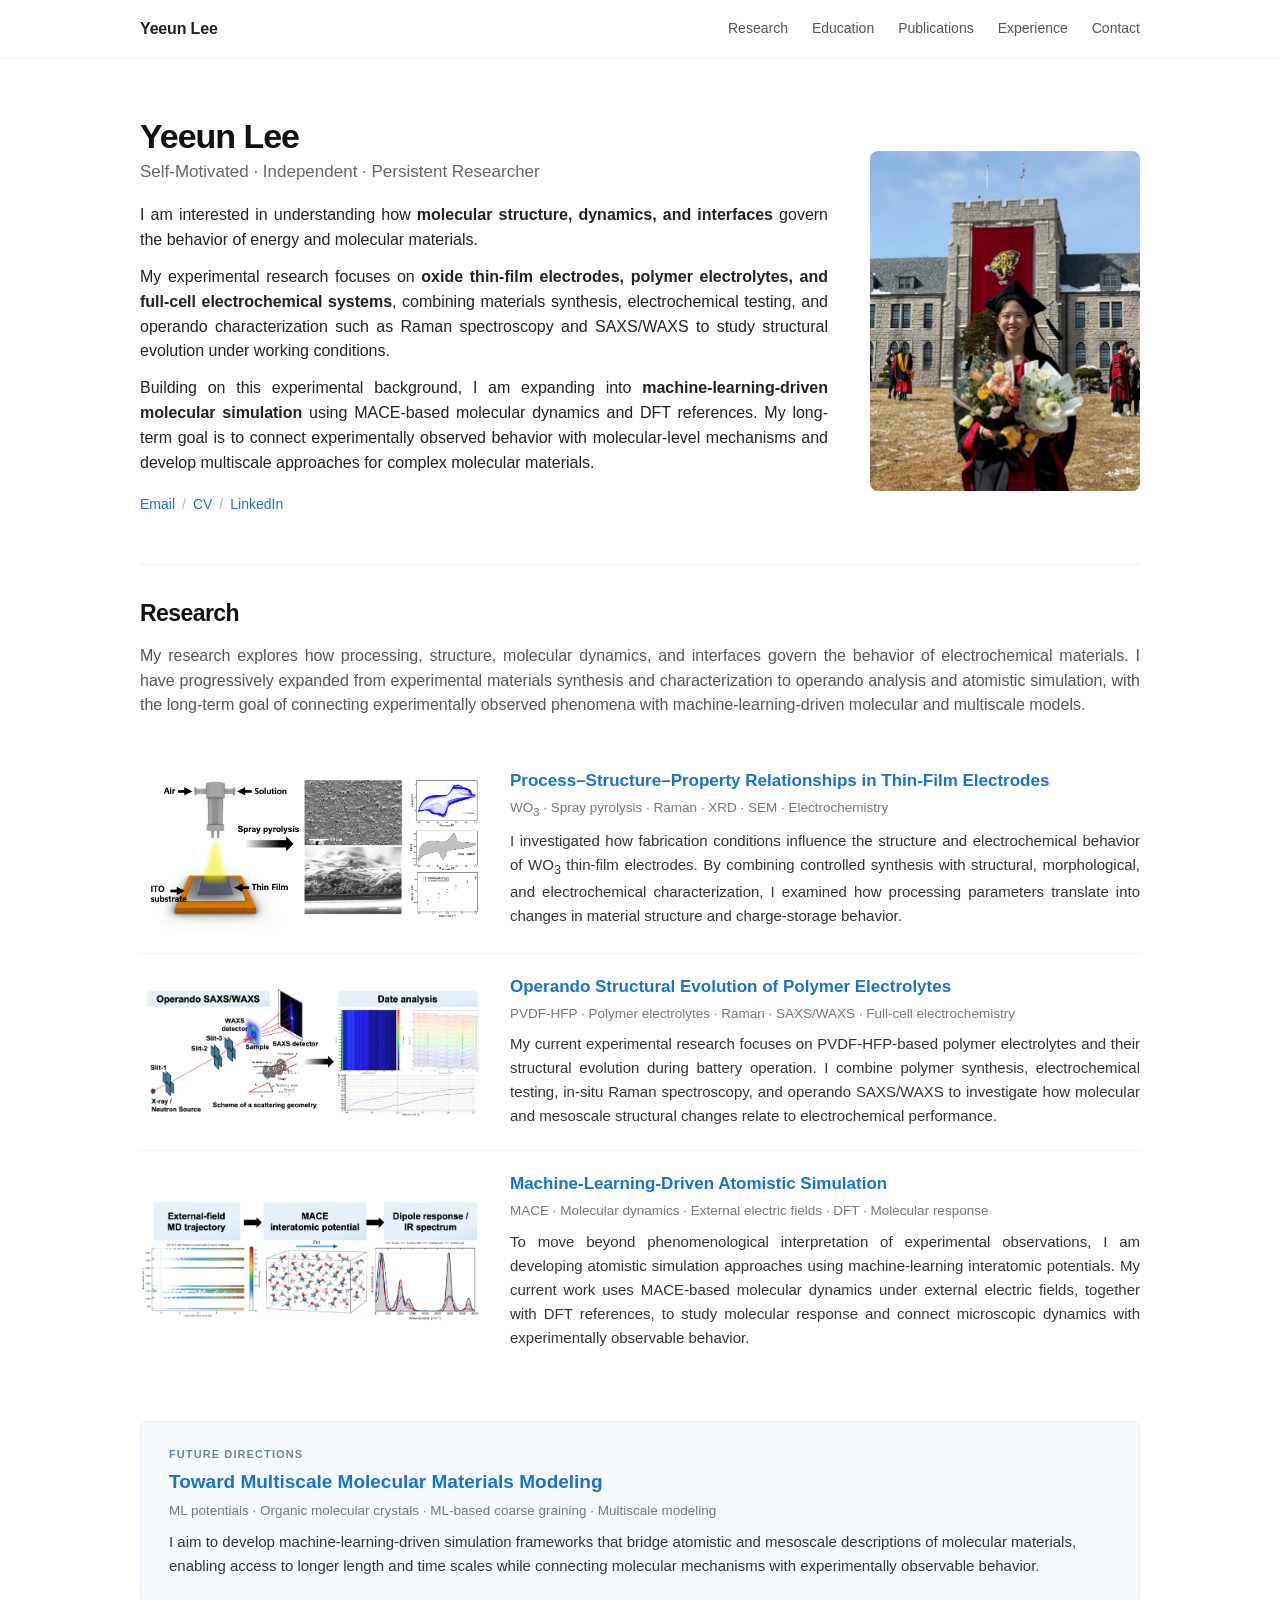
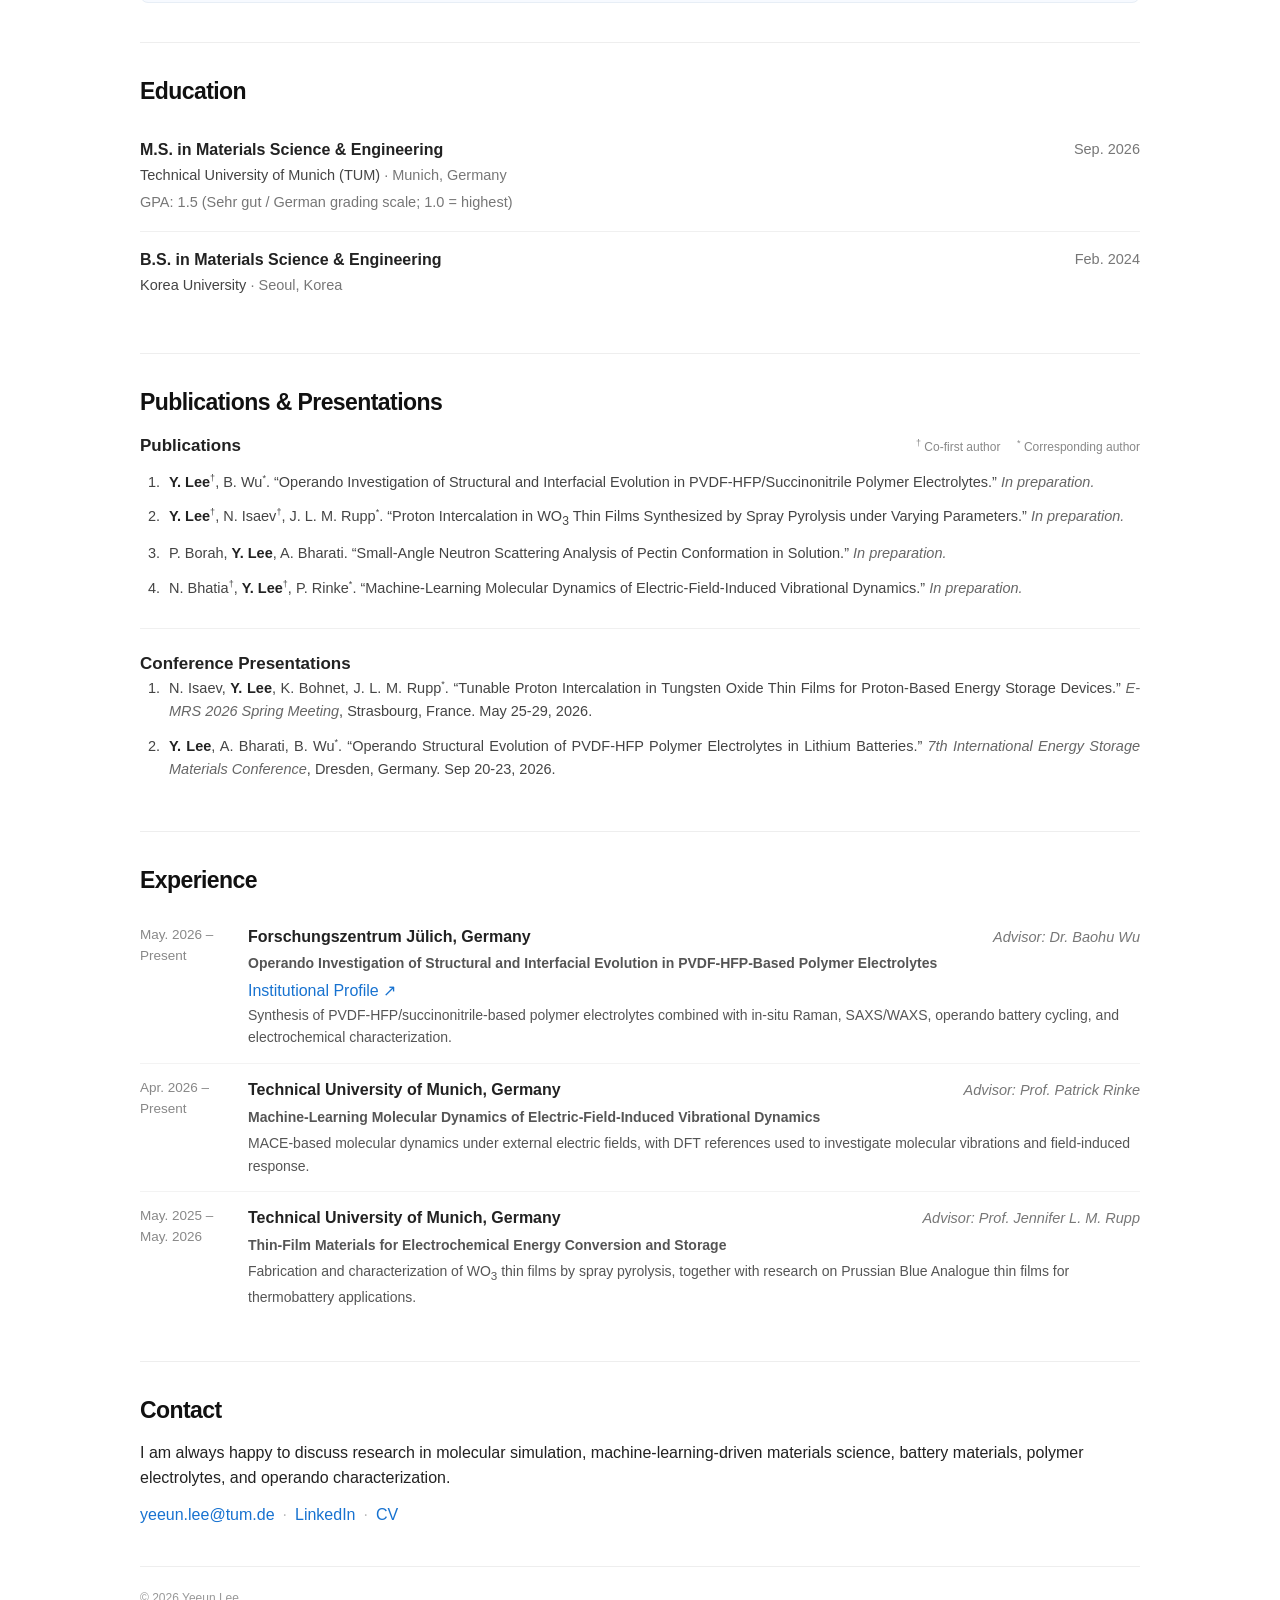
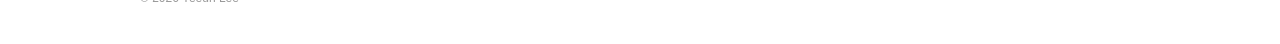
==== index.html @ ca87d659 "Add institutional profile link for Lee Ye Added a link to the institutional profile for Lee Ye." ====
<!DOCTYPE html>
<html lang="en">
<head>
  <meta charset="UTF-8">
  <meta name="viewport" content="width=device-width, initial-scale=1.0">
  <link rel="icon" type="image/png" href="favicon.png">
  <title>Yeeun Lee | Materials Science & Engineering</title>
  <meta
    name="description"
    content="Yeeun Lee — materials science, battery electrolytes, operando characterization, and molecular simulation."
  >

  <link rel="stylesheet" href="style.css">
  
</head>

<body>

  <!-- =========================
       Navigation
  ========================== -->
  <header class="site-header">
    <div class="nav-wrap">
      <a class="site-name" href="#home">Yeeun Lee</a>

      <nav class="nav-links" aria-label="Primary navigation">
      
        <a href="#research">Research</a>
        <a href="#education">Education</a>
        <a href="#publications">Publications</a>
        <a href="#experience">Experience</a>
        <a href="#contact">Contact</a>
      
      </nav>
    </div>
  </header>


  <main class="page-shell">

    <!-- =========================
         Intro
    ========================== -->
    <section class="intro" id="home">

      <div class="intro-text">

      <h1>Yeeun Lee</h1>
        
      <p class="intro-role">
        Self-Motivated · Independent · Persistent Researcher
      </p>
      <p>
        I am interested in understanding how <strong>molecular structure,
        dynamics, and interfaces</strong> govern the behavior of energy and
        molecular materials.
      </p>
      
      <p>
        My experimental research focuses on <strong>oxide thin-film electrodes,
        polymer electrolytes, and full-cell electrochemical systems</strong>,
        combining materials synthesis, electrochemical testing, and operando
        characterization such as Raman spectroscopy and SAXS/WAXS to study
        structural evolution under working conditions.
      </p>
      
      <p>
        Building on this experimental background, I am expanding into
        <strong>machine-learning-driven molecular simulation</strong> using
        MACE-based molecular dynamics and DFT references. My long-term goal is to
        connect experimentally observed behavior with molecular-level mechanisms
        and develop multiscale approaches for complex molecular materials.
      </p>

        <div class="profile-links">
          <a href="mailto:yeeun.lee@tum.de">Email</a>
          <span>/</span>
          <a href="Yeeun_Lee_CV.pdf" target="_blank">CV</a>
          <span>/</span>
          <a
            href="https://www.linkedin.com/in/yeeun-lee-6222b6360"
            target="_blank"
            rel="noopener"
          >LinkedIn</a>
        </div>

      </div>

      <div class="intro-photo">
        <img src="yeeun.jpg?v=18" alt="Yeeun Lee">
      </div>

    </section>


    <!-- =========================
         Research
    ========================== -->
<section class="section" id="research">
  <h2>Research</h2>

  <p class="section-intro">
    My research explores how processing, structure, molecular dynamics,
    and interfaces govern the behavior of electrochemical materials.
    I have progressively expanded from experimental materials synthesis
    and characterization to operando analysis and atomistic simulation,
    with the long-term goal of connecting experimentally observed
    phenomena with machine-learning-driven molecular and multiscale models.
  </p>

  <!-- 1 -->
<article class="research-entry">

  <div class="research-figure">
    <a href="research-thinfilm.html">
      <img
        src="images/research-thinfilm.png"
        alt="Thin-film electrode research overview"
      >
    </a>
  </div>

  <div class="research-copy">

    <h3>
      <a href="research-thinfilm.html">
        Process–Structure–Property Relationships in Thin-Film Electrodes
      </a>
    </h3>

    <p class="research-meta">
      WO<sub>3</sub> · Spray pyrolysis · Raman · XRD · SEM · Electrochemistry
    </p>

    <p>
      I investigated how fabrication conditions influence the structure
      and electrochemical behavior of WO<sub>3</sub> thin-film electrodes.
      By combining controlled synthesis with structural, morphological,
      and electrochemical characterization, I examined how processing
      parameters translate into changes in material structure and
      charge-storage behavior.
    </p>

  </div>

</article>

  <!-- 2 -->
<article class="research-entry">

  <div class="research-figure">
    <a href="research-polymer.html">
      <img
        src="images/research-polymer1.png"
        alt="Polymer electrolyte operando research overview"
      >
    </a>
  </div>

  <div class="research-copy">

    <h3>
      <a href="research-polymer.html">
        Operando Structural Evolution of Polymer Electrolytes
      </a>
    </h3>

    <p class="research-meta">
      PVDF-HFP · Polymer electrolytes · Raman · SAXS/WAXS · Full-cell electrochemistry
    </p>

    <p>
      My current experimental research focuses on PVDF-HFP-based polymer
      electrolytes and their structural evolution during battery operation.
      I combine polymer synthesis, electrochemical testing, in-situ Raman
      spectroscopy, and operando SAXS/WAXS to investigate how molecular
      and mesoscale structural changes relate to electrochemical performance.
    </p>

  </div>

</article>

  <!-- 3 -->
<article class="research-entry">

  <div class="research-figure">
    <a href="research-mlmd.html">
      <img
        src="images/research-mlmd.png"
        alt="Machine-learning-driven atomistic simulation research overview"
      >
    </a>
  </div>

  <div class="research-copy">

    <h3>
      <a href="research-mlmd.html">
        Machine-Learning-Driven Atomistic Simulation
      </a>
    </h3>

    <p class="research-meta">
      MACE · Molecular dynamics · External electric fields · DFT · Molecular response
    </p>

    <p>
      To move beyond phenomenological interpretation of experimental
      observations, I am developing atomistic simulation approaches using
      machine-learning interatomic potentials. My current work uses MACE-based
      molecular dynamics under external electric fields, together with DFT
      references, to study molecular response and connect microscopic dynamics
      with experimentally observable behavior.
    </p>

  </div>

</article>
</section>


    <!-- =========================
         Future Directions
    ========================== -->
    <section class="future-section" id="future">

      <div class="future-card">

        <p class="future-label">
          FUTURE DIRECTIONS
        </p>

        <h2>
          Toward Multiscale Molecular Materials Modeling
        </h2>

        <p class="future-meta">
          ML potentials · Organic molecular crystals · ML-based coarse graining · Multiscale modeling
        </p>

        <p class="future-text">
          I aim to develop machine-learning-driven simulation frameworks that
          bridge atomistic and mesoscale descriptions of molecular materials,
          enabling access to longer length and time scales while connecting
          molecular mechanisms with experimentally observable behavior.
        </p>

      </div>

    </section>

<!-- =========================
     Education
========================== -->

<section class="section" id="education">

  <h2>Education</h2>

  <div class="education-list">


    <!-- TUM -->
    <div class="education-entry">

      <div class="education-main">

        <h3>
          M.S. in Materials Science &amp; Engineering
        </h3>

        <p class="education-school">
          Technical University of Munich (TUM)
          <span>· Munich, Germany</span>
        </p>

        <p class="education-detail">
          GPA: 1.5 (Sehr gut / German grading scale; 1.0 = highest)
        </p>

      </div>

      <div class="education-date">
        Sep. 2026
      </div>

    </div>


    <!-- Korea University -->
    <div class="education-entry">

      <div class="education-main">

        <h3>
          B.S. in Materials Science &amp; Engineering
        </h3>

        <p class="education-school">
          Korea University
          <span>· Seoul, Korea</span>
        </p>

      </div>

      <div class="education-date">
        Feb. 2024
      </div>

    </div>


  </div>

</section>
    
<!-- =========================
     Publications & Presentations
========================== -->
<section class="section" id="publications">

  <h2>Publications &amp; Presentations</h2>


  <!-- Publications -->
  <div class="publication-group">

<div class="publication-heading-row">

  <h3 class="publication-subtitle">
    Publications
  </h3>

  <p class="author-note">
    <sup>†</sup> Co-first author
    &nbsp;&nbsp;&nbsp;
    <sup>*</sup> Corresponding author
  </p>

</div>

    <ol class="publication-list">

      <li>
        <strong>Y. Lee</strong><sup>†</sup>, B. Wu<sup>*</sup>.
        “Operando Investigation of Structural and Interfacial Evolution
        in PVDF-HFP/Succinonitrile Polymer Electrolytes.”
        <em>In preparation.</em>
      </li>

      <li>
        <strong>Y. Lee</strong><sup>†</sup>, N. Isaev<sup>†</sup>,
        J. L. M. Rupp<sup>*</sup>.
        “Proton Intercalation in WO<sub>3</sub> Thin Films Synthesized
        by Spray Pyrolysis under Varying Parameters.”
        <em>In preparation.</em>
      </li>

      <li>
        P. Borah, <strong>Y. Lee</strong>, A. Bharati.
        “Small-Angle Neutron Scattering Analysis of Pectin Conformation
        in Solution.”
        <em>In preparation.</em>
      </li>

      <li>
        N. Bhatia<sup>†</sup>, <strong>Y. Lee</strong><sup>†</sup>,
        P. Rinke<sup>*</sup>.
        “Machine-Learning Molecular Dynamics of Electric-Field-Induced
        Vibrational Dynamics.”
        <em>In preparation.</em>
      </li>

    </ol>


  </div>


  <!-- Conference Presentations -->
  <div class="publication-group presentation-group">

    <h3 class="publication-subtitle">
      Conference Presentations
    </h3>

    <ol class="publication-list">

      <li>
        N. Isaev, <strong>Y. Lee</strong>, K. Bohnet, J. L. M. Rupp<sup>*</sup>.
        “Tunable Proton Intercalation in Tungsten Oxide Thin Films
        for Proton-Based Energy Storage Devices.”
        <em>E-MRS 2026 Spring Meeting</em>,
        Strasbourg, France. May 25-29, 2026.
      </li>
      
      <li>
        <strong>Y. Lee</strong>, A. Bharati, B. Wu<sup>*</sup>.
        “Operando Structural Evolution of PVDF-HFP Polymer Electrolytes in Lithium Batteries.”
        <em>7th International Energy Storage Materials Conference</em>,
        Dresden, Germany. Sep 20-23, 2026. 
      </li>
      
    </ol>

  </div>

</section>


<!-- =========================
     Experience
========================== -->
<section class="section" id="experience">

  <h2>Experience</h2>

  <div class="timeline">


    <!-- Forschungszentrum Jülich -->
    <div class="timeline-row">

      <div class="timeline-year">
        May. 2026 – Present
      </div>

      <div class="experience-content">

        <div class="experience-header">
          <h3>Forschungszentrum Jülich, Germany</h3>

          <span class="experience-advisor">
            Advisor: Dr. Baohu Wu
          </span>
        </div>

        <p class="experience-project">
          Operando Investigation of Structural and Interfacial Evolution
          in PVDF-HFP-Based Polymer Electrolytes
        </p>

        <div class="experience-link">
          <a href="https://www.fz-juelich.de/profile/lee_ye"
             target="_blank"
             rel="noopener noreferrer">
            Institutional Profile ↗
          </a>
        </div>
        
        <p>
          Synthesis of PVDF-HFP/succinonitrile-based polymer electrolytes
          combined with in-situ Raman, SAXS/WAXS, operando battery cycling,
          and electrochemical characterization.
        </p>

      </div>

    </div>


    <!-- TUM / Patrick Rinke -->
    <div class="timeline-row">

      <div class="timeline-year">
         Apr. 2026 – Present
      </div>

      <div class="experience-content">

        <div class="experience-header">
          <h3>Technical University of Munich, Germany</h3>

          <span class="experience-advisor">
            Advisor: Prof. Patrick Rinke
          </span>
        </div>

        <p class="experience-project">
          Machine-Learning Molecular Dynamics of Electric-Field-Induced
          Vibrational Dynamics
        </p>

        <p>
          MACE-based molecular dynamics under external electric fields,
          with DFT references used to investigate molecular vibrations
          and field-induced response.
        </p>

      </div>

    </div>


    <!-- TUM / Jennifer Rupp -->
    <div class="timeline-row">

      <div class="timeline-year">
         May. 2025 – May. 2026
      </div>

      <div class="experience-content">

        <div class="experience-header">
          <h3>Technical University of Munich, Germany</h3>

          <span class="experience-advisor">
            Advisor: Prof. Jennifer L. M. Rupp
          </span>
        </div>

        <p class="experience-project">
          Thin-Film Materials for Electrochemical Energy Conversion and Storage
        </p>

        <p>
          Fabrication and characterization of WO<sub>3</sub> thin films
          by spray pyrolysis, together with research on Prussian Blue
          Analogue thin films for thermobattery applications.
        </p>

      </div>

    </div>


  </div>

</section>

    
    <!-- =========================
         Contact
    ========================== -->
    <section class="section contact-section" id="contact">

      <h2>Contact</h2>

      <p>
        I am always happy to discuss research in molecular simulation,
        machine-learning-driven materials science, battery materials,
        polymer electrolytes, and operando characterization.
      </p>

      <p class="contact-links">
        <a href="mailto:yeeun.lee@tum.de">yeeun.lee@tum.de</a>
        <span>·</span>
        <a
          href="https://www.linkedin.com/in/yeeun-lee-6222b6360"
          target="_blank"
          rel="noopener"
        >LinkedIn</a>
        <span>·</span>
        <a href="Yeeun_Lee_CV.pdf" target="_blank" rel="noopener">CV</a>
      </p>

    </section>

  </main>


  <footer class="footer">
    <p>© 2026 Yeeun Lee</p>
  </footer>

</body>
</html>
---- style.css ----
/* =========================================================
   Yeeun Lee — Academic Homepage
   Minimal academic layout inspired by research-focused sites
   ========================================================= */


/* ===============================
   BASIC SETTINGS
================================ */

* {
  margin: 0;
  padding: 0;
  box-sizing: border-box;
}

html {
  scroll-behavior: smooth;
}

body {
  background: #ffffff;
  color: #222222;

  font-family:
    Arial,
    Helvetica,
    sans-serif;

  font-size: 16px;
  line-height: 1.55;
}

a {
  color: #1772d0;
  text-decoration: none;
}

a:hover {
  text-decoration: underline;
}

strong {
  font-weight: 600;
}


/* ===============================
   HEADER / NAVIGATION
================================ */

.site-header {
  width: 100%;
  background: rgba(255, 255, 255, 0.96);
  border-bottom: 1px solid #eeeeee;

  position: sticky;
  top: 0;
  z-index: 100;

  backdrop-filter: blur(8px);
}

.nav-wrap {
  width: calc(100% - 40px);
  max-width: 1000px;
  min-height: 58px;

  margin: 0 auto;

  display: flex;
  align-items: center;
  justify-content: space-between;

  gap: 24px;
}

.site-name {
  color: #222222;

  font-size: 16px;
  font-weight: 700;
  letter-spacing: -0.01em;
}

.site-name:hover {
  text-decoration: none;
}

.nav-links {
  display: flex;
  align-items: center;
  gap: 24px;

  font-size: 14px;
}

.nav-links a {
  color: #555555;
}

.nav-links a:hover {
  color: #1772d0;
  text-decoration: none;
}


/* ===============================
   PAGE WIDTH
================================ */

.page-shell {
  width: calc(100% - 40px);
  max-width: 1000px;

  margin: 0 auto;
}


/* ===============================
   INTRO
================================ */

.intro {
  display: grid;
  grid-template-columns: minmax(0, 1fr) 270px;
  gap: 42px;

  align-items: start;

  padding: 58px 0 48px;
}

.intro h1 {
  margin-bottom: 3px;

  color: #111111;

  font-size: 34px;
  line-height: 1.15;
  letter-spacing: -0.03em;
}

.intro-role {
  margin-bottom: 18px;

  color: #666666;

  font-size: 17px;
}

.intro-text > p:not(.intro-role) {
  margin-bottom: 12px;

  text-align: justify;
  text-justify: inter-word;
  hyphens: auto;
}

.profile-links {
  display: flex;
  flex-wrap: wrap;
  align-items: center;
  gap: 7px;

  margin-top: 19px;

  font-size: 14px;
}

.profile-links span {
  color: #b2b2b2;
}

.intro-photo {
  width: 270px;
  height: 340px;

  margin-top: 34px;

  overflow: hidden;

  border-radius: 8px;
  background: #f2f2f2;
}

.intro-photo img {
  display: block;

  width: 100%;
  height: 100%;

  object-fit: cover;
  object-position: center;
}


/* ===============================
   GENERAL SECTION
================================ */

.section {
  padding: 34px 0 39px;
  border-top: 1px solid #eeeeee;
}

.section h2 {
  margin-bottom: 16px;

  color: #111111;

  font-size: 23px;
  line-height: 1.25;
  letter-spacing: -0.025em;
}

.section-intro {
  max-width: 100%;

  margin-bottom: 27px;

  color: #555555;

  text-align: justify;
  text-justify: inter-word;
  hyphens: auto;
}


/* ===============================
   RESEARCH ENTRIES
================================ */

.research-entry {
  display: grid;

  grid-template-columns:
    260px
    minmax(0, 1fr);

  gap: 26px;

  align-items: center;

  padding: 20px 0;
}

.research-entry + .research-entry {
  border-top: 1px solid #f3f3f3;
}

/* Research links */

.research-copy h3 a {
  color: #1772d0;
  text-decoration: none;
}

.research-copy h3 a:hover {
  text-decoration: underline;
}

.research-figure a {
  display: block;
}

.research-figure img {
  transition: opacity 0.18s ease;
}

.research-figure a:hover img {
  opacity: 0.88;
  cursor: pointer;
}

/* ===============================
   RESEARCH FIGURES
================================ */

.research-entry {
  display: grid;

  grid-template-columns:
    340px
    minmax(0, 1fr);

  gap: 30px;

  align-items: center;

  padding: 22px 0;
}

.research-figure {
  width: 340px;

  overflow: hidden;

  border: none;
  border-radius: 0;

  background: #ffffff;
}

.research-figure img {
  display: block;

  width: 100%;
  height: auto;

  object-fit: contain;
}


/* ===============================
   RESEARCH TEXT
================================ */

.research-copy h3 {
  margin-bottom: 5px;

  color: #1772d0;

  font-size: 17px;
  line-height: 1.35;
  font-weight: 600;
}

.research-meta {
  margin-bottom: 9px;

  color: #777777;

  font-size: 13.5px;
  line-height: 1.45;
}

.research-copy > p:not(.research-meta):not(.entry-links) {
  color: #333333;

  font-size: 15px;
  line-height: 1.6;

  text-align: justify;
  text-justify: inter-word;
  hyphens: auto;
}

/* ===============================
   FUTURE DIRECTIONS
================================ */

.future-section {
  width: 100%;
  padding: 10px 0 39px;
}

.future-card {
  width: 100%;

  padding: 24px 28px;

  border: 1px solid #e7eef6;
  border-radius: 8px;

  background: #f7faff;
}

.future-label {
  margin-bottom: 6px;

  color: #6d85a0;

  font-size: 11px;
  font-weight: 700;
  letter-spacing: 0.10em;
}

.future-card h2 {
  margin-bottom: 6px;

  color: #1772d0;

  font-size: 19px;
  line-height: 1.35;
  font-weight: 600;
  letter-spacing: 0;
}

.future-meta {
  margin-bottom: 10px;

  color: #777777;

  font-size: 13.5px;
  line-height: 1.45;
}

.future-text {
  width: 100%;
  max-width: none;

  color: #333333;

  font-size: 15px;
  line-height: 1.6;
}

/* =========================================
   EDUCATION
========================================= */

.education-list {
  width: 100%;
}

.education-entry {
  display: flex;
  justify-content: space-between;
  align-items: flex-start;

  gap: 30px;

  padding: 17px 0;
}

.education-entry + .education-entry {
  border-top: 1px solid #f0f0f0;
}

.education-main {
  min-width: 0;
}

.education-main h3 {
  margin: 0 0 4px;

  color: #222222;

  font-size: 16px;
  font-weight: 600;
  line-height: 1.4;
}

.education-school {
  margin: 0;

  color: #444444;

  font-size: 14.5px;
  line-height: 1.5;
}

.education-school span {
  color: #777777;
}

.education-detail {
  margin: 5px 0 0;

  color: #777777;

  font-size: 14.5px;
  line-height: 1.5;
}

.education-date {
  flex-shrink: 0;

  color: #777777;

  font-size: 14.5px;
  line-height: 1.5;

  text-align: right;
  white-space: nowrap;
}


/* Mobile */

@media (max-width: 600px) {

  .education-entry {
    flex-direction: column;
    gap: 5px;
  }

  .education-date {
    text-align: left;
  }

}

/* ===============================
   PUBLICATIONS & PRESENTATIONS
================================ */

.publication-group {
  width: 100%;
  max-width: none;
}

.publication-group + .publication-group {
  margin-top: 28px;
}

.publication-subtitle {
  margin-bottom: 12px;

  color: #222222;

  font-size: 17px;
  font-weight: 600;
}

.publication-list {
  margin: 0;
  padding-left: 24px;
}

.publication-list li {
  margin-bottom: 11px;
  padding-left: 5px;

  color: #444444;

  font-size: 14.5px;
  line-height: 1.6;

  text-align: justify;
  text-justify: inter-word;
  hyphens: auto;
}

.publication-list strong {
  color: #222222;
  font-weight: 600;
}

.publication-list em {
  color: #666666;
}

.publication-list sup {
  font-size: 9px;
}

.publication-heading-row {
  width: 100%;

  display: flex;
  justify-content: space-between;
  align-items: baseline;

  gap: 20px;

  margin-bottom: 12px;
}

.publication-subtitle {
  margin: 0;

  color: #222222;

  font-size: 17px;
  font-weight: 600;
}

.author-note {
  margin: 0;

  color: #888888;

  font-size: 12px;
  line-height: 1.4;

  text-align: right;
  white-space: nowrap;
}

.author-note sup {
  font-size: 9px;
}

.presentation-group {
  width: 100%;
  max-width: none;

  padding-top: 22px;

  border-top: 1px solid #f0f0f0;
}


/* Mobile */

@media (max-width: 600px) {

  .publication-heading-row {
    flex-direction: column;
    align-items: flex-start;
    gap: 4px;
  }

  .author-note {
    text-align: left;
    white-space: normal;
  }

}


/* ===============================
   EXPERIENCE
================================ */

.timeline {
  width: 100%;
  max-width: none;
}

.timeline-row {
  display: grid;

  grid-template-columns:
    90px
    minmax(0, 1fr);

  gap: 18px;

  width: 100%;

  padding: 14px 0;
}

.timeline-row + .timeline-row {
  border-top: 1px solid #f3f3f3;
}

.timeline-year {
  color: #888888;

  font-size: 13.5px;
}

.timeline-row h3 {
  margin-bottom: 3px;

  color: #222222;

  font-size: 16px;
  font-weight: 600;
}

.timeline-row p {
  color: #555555;
}


/* ===============================
   EXPERIENCE DETAILS
================================ */

.experience-content {
  width: 100%;
  min-width: 0;
}

.experience-header {
  display: flex;
  justify-content: space-between;
  align-items: baseline;

  width: 100%;

  gap: 20px;

  margin-bottom: 4px;
}

.experience-header h3 {
  margin: 0;

  color: #222222;

  font-size: 16px;
  font-weight: 600;
}

.experience-advisor {
  flex-shrink: 0;

  color: #777777;

  font-size: 14.5px;
  font-style: italic;

  text-align: right;
}

.experience-project {
  margin-bottom: 4px;

  color: #333333;

  font-size: 14px;
  font-weight: 600;
}

.experience-content > p:not(.experience-project) {
  color: #555555;

  font-size: 14px;
  line-height: 1.6;
}


/* ===============================
   CONTACT
================================ */

.contact-section p {
  width: 100%;
  max-width: none;
}

.contact-links {
  display: flex;
  flex-wrap: wrap;

  gap: 8px;

  margin-top: 12px;
}

.contact-links span {
  color: #bbbbbb;
}



/* ===============================
   FOOTER
================================ */

.footer {
  width: calc(100% - 40px);
  max-width: 1000px;

  margin: 0 auto;

  padding: 22px 0 36px;

  border-top: 1px solid #eeeeee;

  color: #999999;

  font-size: 12px;
}


/* ===============================
   TABLET
================================ */

@media (max-width: 760px) {

  .site-header {
    position: static;
  }

  .nav-wrap {
    min-height: 54px;
  }

  .nav-links {
    gap: 15px;

    font-size: 13px;
  }

  .intro {
    grid-template-columns: minmax(0, 1fr) 220px;
    gap: 30px;

    padding-top: 42px;
  }

  .intro-photo {
    width: 220px;
    height: 220px;
  }

  .research-entry {
    grid-template-columns:
      220px
      minmax(0, 1fr);

    gap: 20px;
  }

  .research-figure {
    width: 220px;
  }

}


/* ===============================
   MOBILE
================================ */

@media (max-width: 600px) {

  .nav-wrap,
  .page-shell,
  .footer {
    width: calc(100% - 32px);
  }

  .nav-wrap {
    align-items: flex-start;
    flex-direction: column;

    gap: 7px;

    padding: 12px 0;
  }

  .nav-links {
    width: 100%;

    gap: 14px;

    overflow-x: auto;

    padding-bottom: 2px;

    white-space: nowrap;
  }

  .intro {
    grid-template-columns: 1fr;

    gap: 25px;

    padding: 35px 0 38px;
  }

  .intro-text {
    order: 2;
  }

  .intro-photo {
    order: 1;

    width: 180px;
    height: 180px;
  }

  .intro h1 {
    font-size: 31px;
  }

  .research-entry {
    grid-template-columns: 1fr;

    gap: 14px;

    padding: 20px 0;
  }

  .research-figure {
    width: 100%;
    max-width: 360px;
  }



  .future-card {
    padding: 20px;
  }

  .future-card h2 {
    font-size: 18px;
  }

  .timeline-row {
    grid-template-columns: 1fr;

    gap: 3px;
  }

}


/* ===============================
   SMALL MOBILE
================================ */

@media (max-width: 390px) {

  body {
    font-size: 15px;
  }

  .nav-links {
    gap: 12px;

    font-size: 12.5px;
  }

  .intro h1 {
    font-size: 29px;
  }

  .section h2 {
    font-size: 22px;
  }

}


/* =========================================================
   RESEARCH DETAIL PAGE
========================================================= */


/* ===============================
   PAGE
================================ */

.research-detail-page {
  padding-bottom: 30px;
}


/* ===============================
   HEADER
================================ */

.research-detail-header {
  padding: 52px 0 30px;
}

.back-to-research {
  display: inline-block;

  margin-bottom: 20px;

  color: #777777;

  font-size: 13px;
  font-weight: 500;
}

.back-to-research:hover {
  color: #1772d0;

  text-decoration: none;
}

.research-detail-header h1 {
  max-width: 820px;

  margin-bottom: 13px;
  text-align: center;
  color: #111111;

  font-size: 25px;
  line-height: 1.2;
  letter-spacing: -0.035em;
  text-align: center;
}

.research-detail-tags {
  margin-bottom: 22px;

  color: #777777;

  font-size: 14px;
  line-height: 1.5;
}

.research-detail-intro {
  max-width: 900px;

  color: #444444;

  font-size: 17px;
  line-height: 1.7;

  text-align: justify;
  text-justify: inter-word;
}


/* ===============================
   HERO FIGURE
================================ */

.research-detail-figure {
  margin-bottom: 45px;
}

.research-detail-figure img {
  display: block;

  width: 100%;
  max-width: 700px;

  margin: 0 auto;

  object-fit: contain;
}

.figure-caption {
  max-width: 900px;

  margin: 12px auto 0;

  color: #888888;

  font-size: 12.5px;
  line-height: 1.5;
}

/* WO3 overview text */

.research-overview-text {
  width: 100%;
  padding: 20px 0 34px;
  border: none;
}

.research-overview-text p {
  margin: 0 0 14px;

  color: #444444;

  font-size: 15px;
  line-height: 1.7;

  text-align: justify;
  text-justify: inter-word;
  hyphens: auto;
}

.research-overview-text p:last-child {
  margin-bottom: 0;
}

/* ===============================
   CONTENT SECTIONS
================================ */

.research-detail-section {
  padding: 34px 0;

  border-top: 1px solid #eeeeee;
}

.research-detail-section h2 {
  margin-bottom: 16px;

  color: #111111;

  font-size: 22px;
  line-height: 1.3;
  letter-spacing: -0.02em;
}

.research-detail-section > p {
  width: 100%;

  margin-bottom: 13px;

  color: #444444;

  font-size: 15px;
  line-height: 1.7;

  text-align: justify;
  text-justify: inter-word;
  hyphens: auto;
}

/* =========================================
   METHODS SECTION
========================================= */

.methods-section {
  padding-top: 34px;
  padding-bottom: 24px;
}

.methods-section h2 {
  margin-bottom: 22px;
}

.methods-grid {
  display: grid;
  grid-template-columns: repeat(3, minmax(0, 1fr));
  gap: 22px;
  align-items: start;
}

.method-block {
  padding: 0;
  border: none;
  border-radius: 0;
  background: transparent;
  box-shadow: none;
}

.method-block:hover {
  transform: none;
  box-shadow: none;
}

.method-icon {
  width: 46px;
  height: 46px;
  margin-bottom: 14px;

  display: flex;
  align-items: center;
  justify-content: center;

  border-radius: 50%;
  background: #eef5ff;
  color: #1772d0;

  font-size: 22px;
  line-height: 1;
}

.method-block h3 {
  margin-bottom: 12px;
  color: #222222;
  font-size: 20px;
  line-height: 1.35;
  font-weight: 700;
}

.method-block ul {
  margin: 0;
  padding-left: 18px;
}

.method-block li {
  margin-bottom: 8px;
  color: #444444;
  font-size: 16px;
  line-height: 1.65;
}

.method-block li:last-child {
  margin-bottom: 0;
}


/* =========================================
   TABLET
========================================= */

@media (max-width: 980px) {
  .methods-grid {
    grid-template-columns: 1fr;
    gap: 18px;
  }

  .method-block {
    padding: 20px 20px 18px;
  }
}


/* =========================================
   MOBILE
========================================= */

@media (max-width: 600px) {
  .method-block h3 {
    font-size: 18px;
  }

  .method-block li {
    font-size: 15px;
  }

  .method-icon {
    width: 42px;
    height: 42px;
    font-size: 20px;
  }
}


/* =========================================
   RELATED WORK
========================================= */

.related-work-section {
  padding-top: 34px;
  padding-bottom: 20px;
}

.related-work-header {
  display: flex;
  justify-content: space-between;
  align-items: flex-end;
  gap: 24px;
  margin-bottom: 18px;
}

.related-work-header h2 {
  margin-bottom: 0;
}

.related-work-note {
  color: #8a8a8a;
  font-size: 14px;
  line-height: 1.4;
  text-align: right;
  white-space: nowrap;
}

.related-work-list {
  border-top: 1px solid #efefef;
}

.related-work-row {
  display: grid;
  grid-template-columns: 170px minmax(0, 1fr);
  gap: 28px;
  padding: 26px 0;
  border-bottom: 1px solid #efefef;
}

.related-work-type {
  color: #8c8c8c;
  font-size: 13px;
  font-weight: 700;
  letter-spacing: 0.12em;
}

.related-work-content {
  color: #444444;
  font-size: 16px;
  line-height: 1.75;
}

.related-work-content strong {
  font-weight: 700;
}

.related-work-content em {
  font-style: italic;
}

/* tablet / mobile */
@media (max-width: 760px) {
  .related-work-header {
    flex-direction: column;
    align-items: flex-start;
  }

  .related-work-note {
    text-align: left;
    white-space: normal;
  }

  .related-work-row {
    grid-template-columns: 1fr;
    gap: 10px;
    padding: 22px 0;
  }
}
/* =========================================
   WO3 DETAIL PAGE - FINAL SPACING
========================================= */


/* 제목 가운데 정렬 */
.research-detail-header h1 {
  display: block;
  width: 100% !important;
  max-width: none !important;

  margin: 0 auto !important;

  text-align: center !important;
}


/* Back to Research는 왼쪽 유지 */
.back-to-research {
  display: inline-block;
  text-align: left;
}


/* 제목 영역 아래 여백 줄이기 */
.research-detail-header {
  padding: 35px 0 15px;
}


/* Figure 아래 여백 거의 제거 */
.research-detail-figure {
  margin-bottom: 12px !important;
}


/* Figure와 첫 문단을 더 가깝게 */
.research-overview-text {
  width: 100%;

  padding: 0 0 28px !important;
  margin: 0 !important;

  border: none !important;
}


/* 첫 번째 문단 위 여백 제거 */
.research-overview-text p:first-child {
  margin-top: 0 !important;
}


/* 본문 문단 간격 */
.research-overview-text p {
  margin-bottom: 14px;

  color: #444444;

  font-size: 15px;
  line-height: 1.7;

  text-align: justify;
  text-justify: inter-word;
  hyphens: auto;
}

/* ===============================
   BOTTOM NAVIGATION
================================ */

.research-detail-bottom-nav {
  display: flex;
  justify-content: space-between;
  align-items: center;

  gap: 20px;

  margin-top: 25px;

  padding-top: 22px;

  border-top: 1px solid #eeeeee;

  font-size: 13px;
}


/* ===============================
   TABLET
================================ */

@media (max-width: 760px) {

  .research-detail-header h1 {
    font-size: 31px;
  }

  .methods-grid {
    grid-template-columns: 1fr;
  }

}


/* ===============================
   MOBILE
================================ */

@media (max-width: 600px) {

  .research-detail-header {
    padding-top: 35px;
  }

  .research-detail-header h1 {
    font-size: 27px;
  }

  .research-detail-intro {
    font-size: 16px;

    text-align: left;
  }

  .research-detail-section > p {
    text-align: left;

    hyphens: none;
  }

  .finding-item p,
  .related-work-item p {
    text-align: left;
  }

  .related-work-item {
    grid-template-columns: 1fr;

    gap: 5px;
  }

  .research-detail-bottom-nav {
    flex-direction: column;
    align-items: flex-start;

    gap: 8px;
  }

}

/* =========================================
   PVDF-HFP DETAIL FIGURE ONLY
========================================= */

.polymer-detail-figure {
  width: 100%;
  margin-bottom: 12px !important;
}

.polymer-detail-figure img {
  display: block;

  width: 100% !important;
  max-width: none !important;

  height: auto;

  margin: 0 auto;
}


/* =========================================
   ML METHODS ICONS
========================================= */

.method-icon-svg svg {
  width: 34px;
  height: 34px;

  fill: none;

  stroke: #1772d0;
  stroke-width: 3.2;

  stroke-linecap: round;
  stroke-linejoin: round;
}


/* Validation badge */

.method-icon-svg .validation-circle {
  fill: #1772d0;
  stroke: #1772d0;
}

.method-icon-svg .validation-check {
  fill: none;

  stroke: #ffffff;
  stroke-width: 2.8;

  stroke-linecap: round;
  stroke-linejoin: round;
}
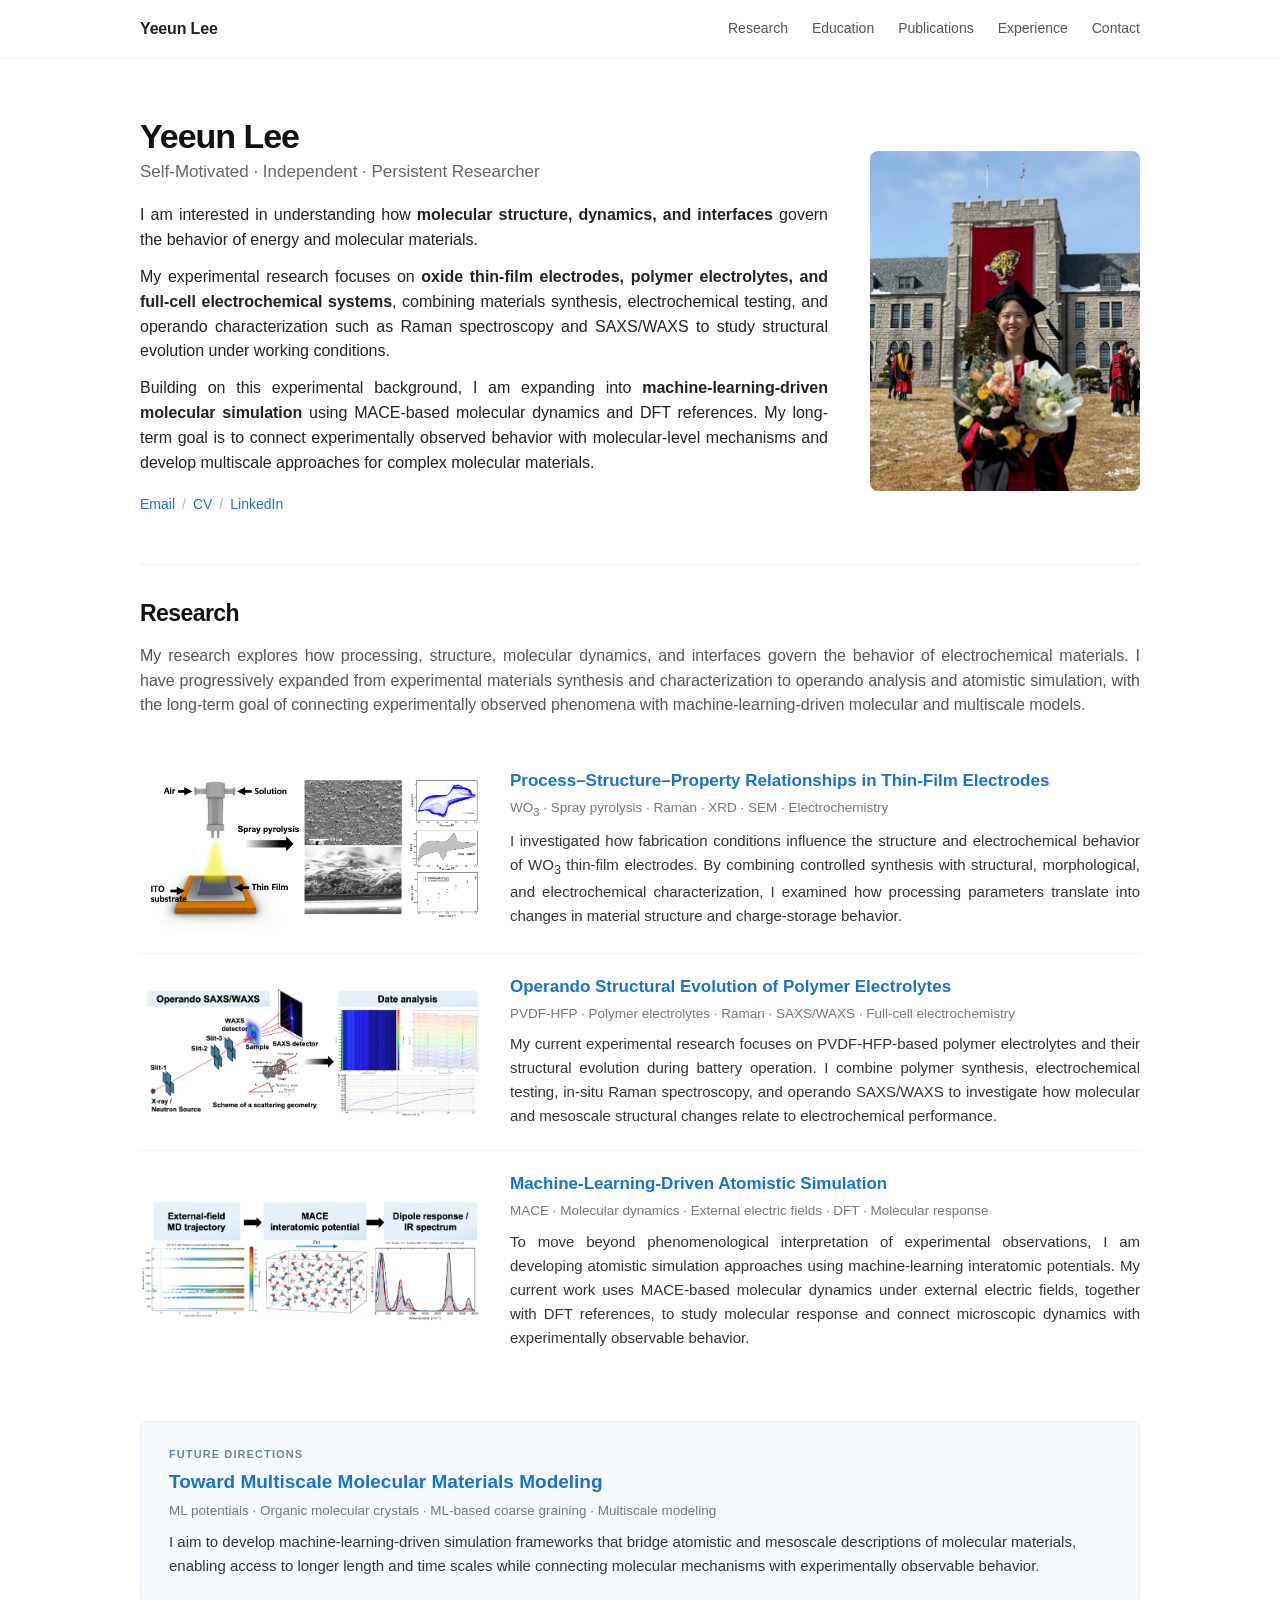
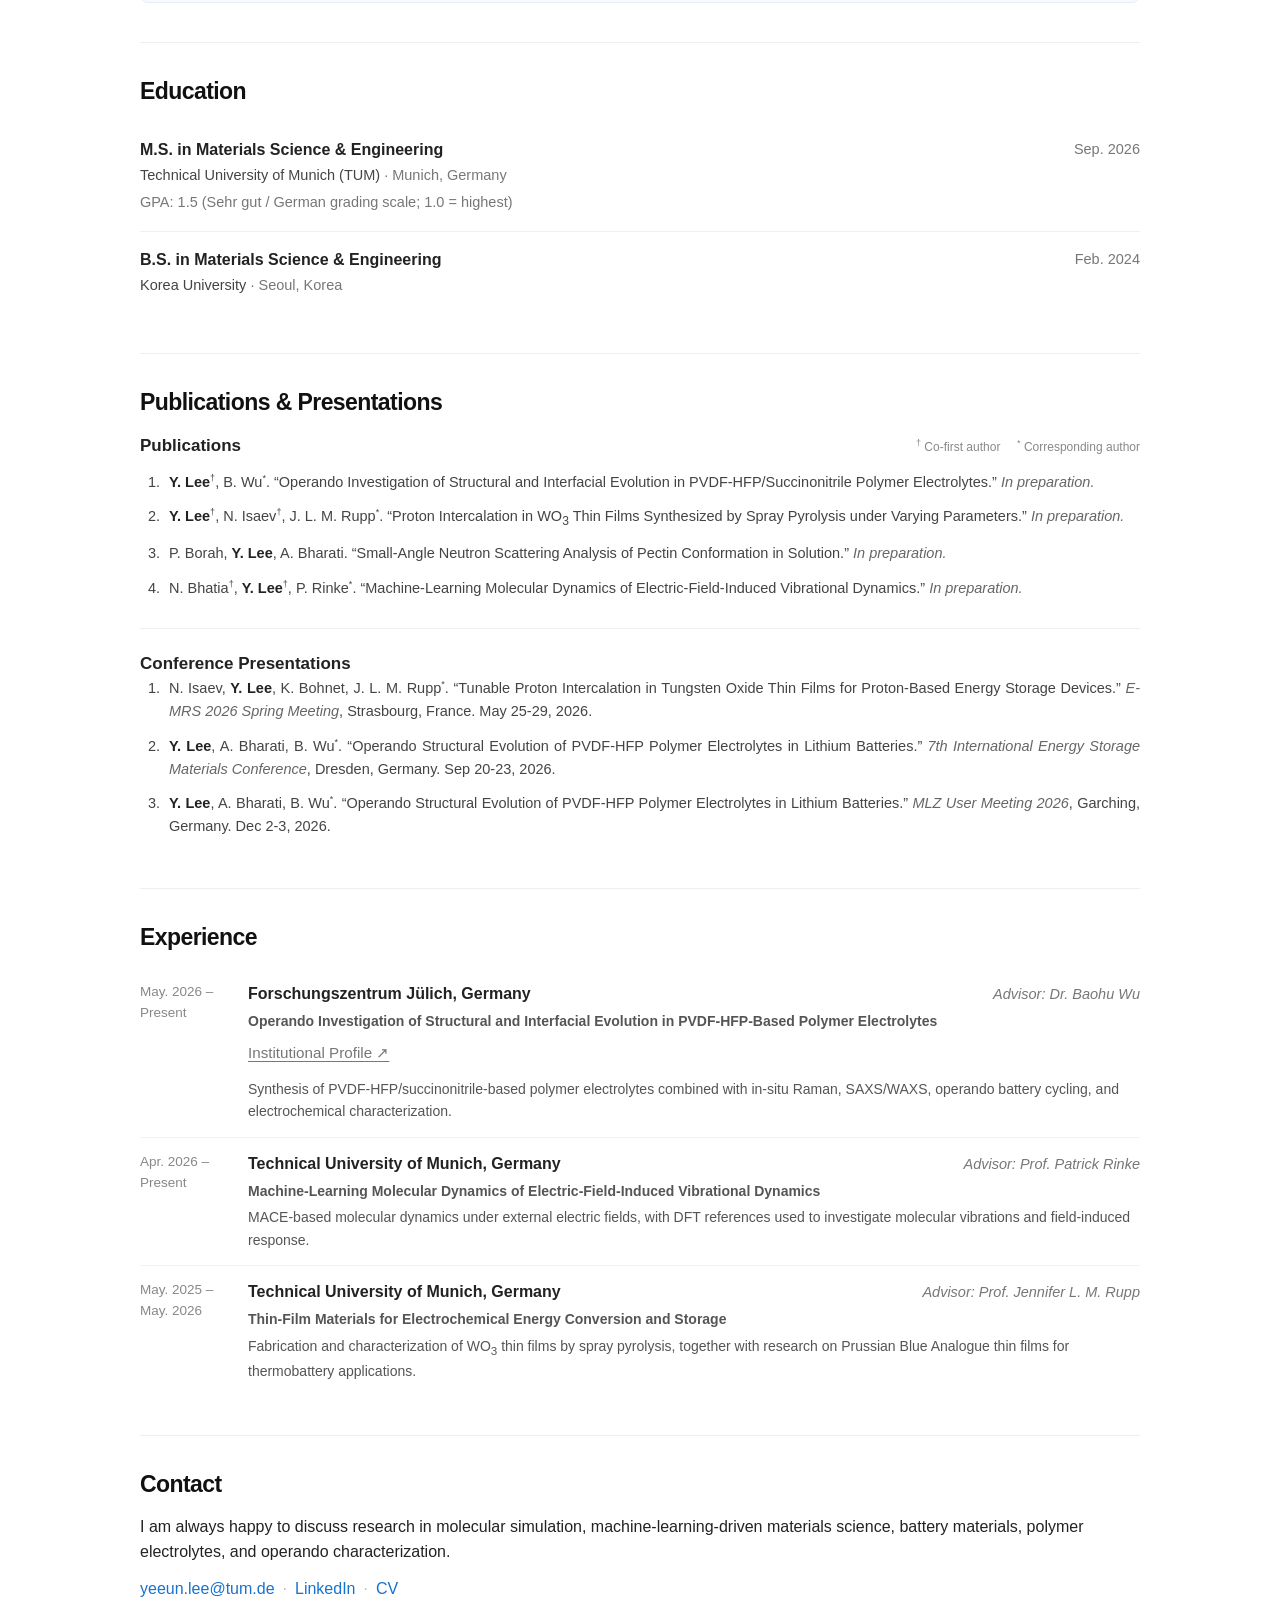
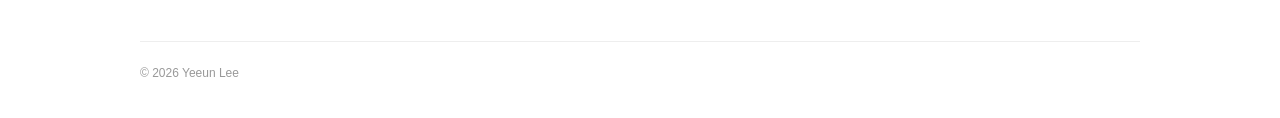
==== commit ec641a59: "Add MLZ User Meeting 2026 conference presentation" ====
--- a/index.html
+++ b/index.html
@@ -400,6 +400,13 @@
         “Operando Structural Evolution of PVDF-HFP Polymer Electrolytes in Lithium Batteries.”
         <em>7th International Energy Storage Materials Conference</em>,
         Dresden, Germany. Sep 20-23, 2026. 
+      </li>
+      
+      <li>
+        <strong>Y. Lee</strong>, A. Bharati, B. Wu<sup>*</sup>.
+        “Operando Structural Evolution of PVDF-HFP Polymer Electrolytes in Lithium Batteries.”
+        <em>MLZ User Meeting 2026</em>,
+        Garching, Germany. Dec 2-3, 2026.
       </li>
       
     </ol>
--- a/style.css
+++ b/style.css
@@ -657,6 +657,26 @@
   color: #555555;
 }
 
+.experience-link {
+  margin-top: 8px;
+  margin-bottom: 14px;
+  font-size: 0.95rem;
+  color: #777;
+}
+
+.experience-link span {
+  margin-right: 6px;
+}
+
+.experience-link a {
+  color: inherit;
+  text-decoration: underline;
+  text-underline-offset: 3px;
+}
+
+.experience-link a:hover {
+  color: #333;
+}
 
 /* ===============================
    EXPERIENCE DETAILS
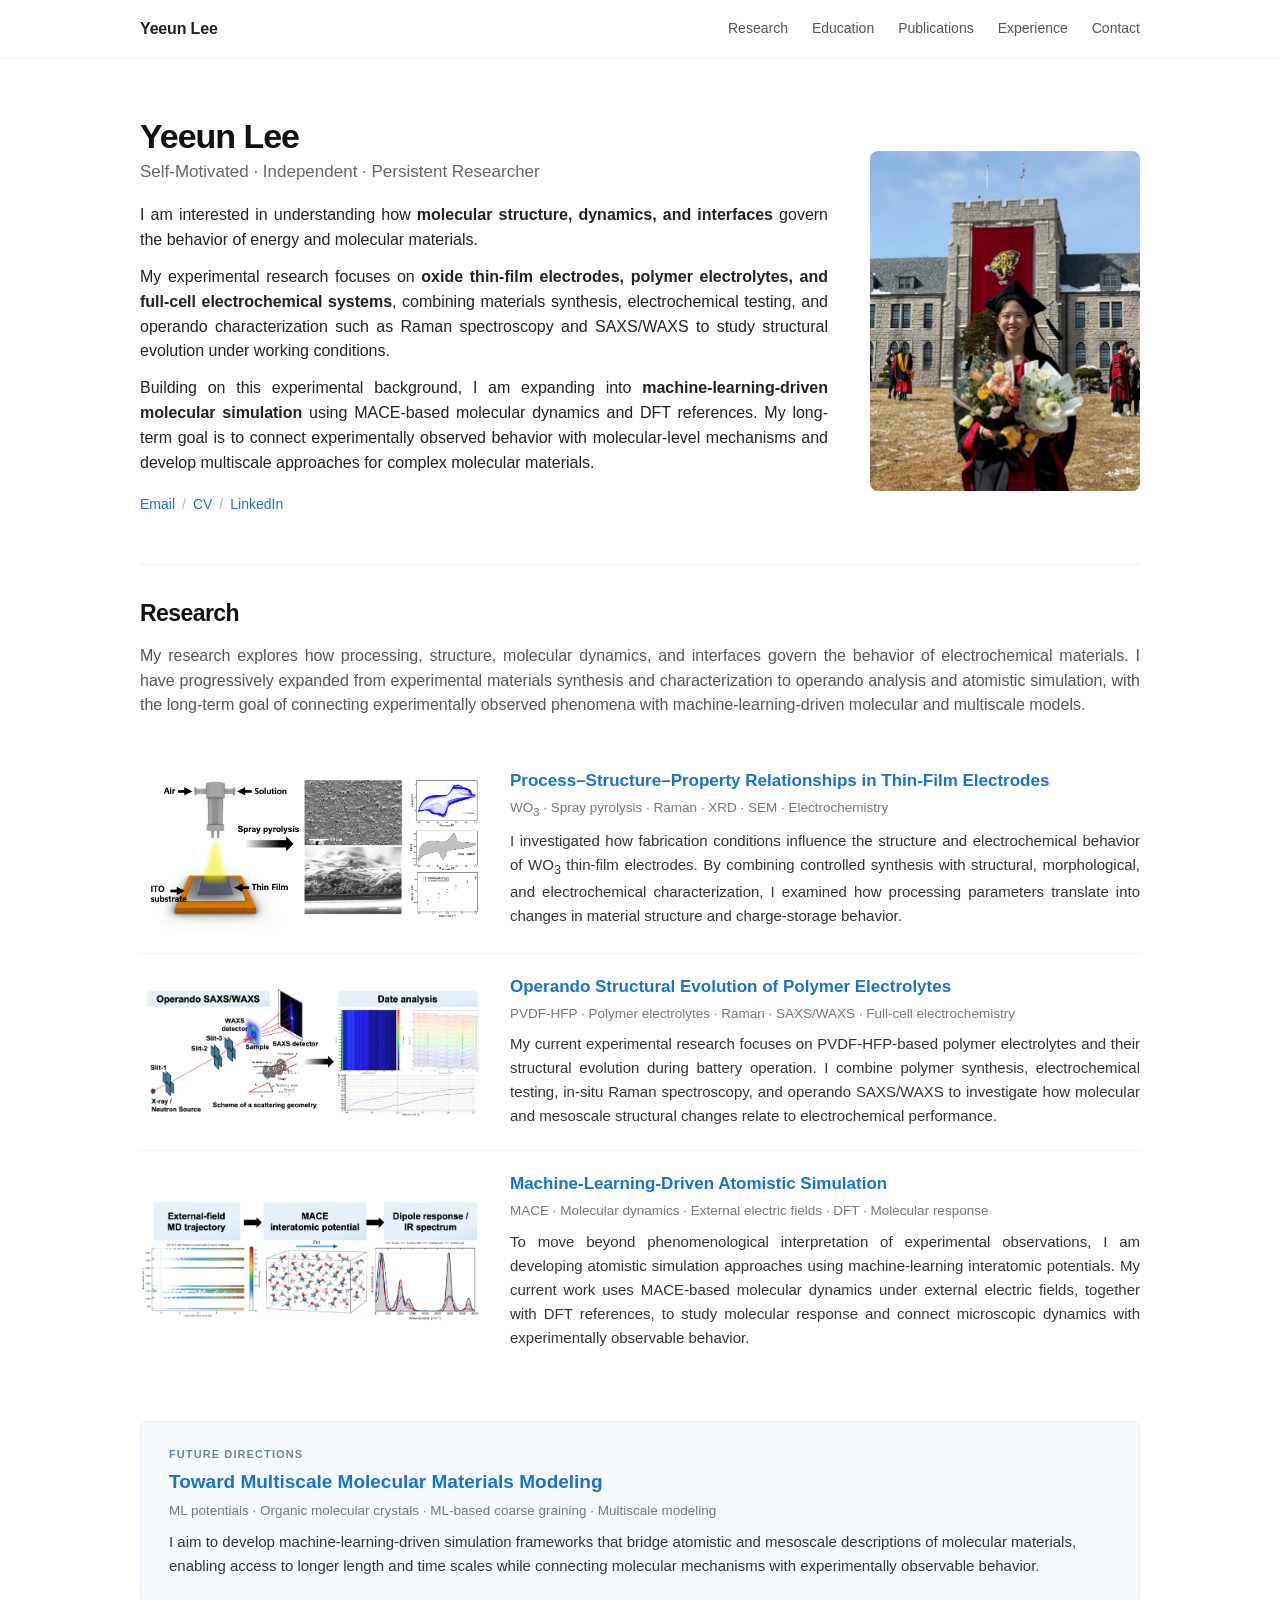
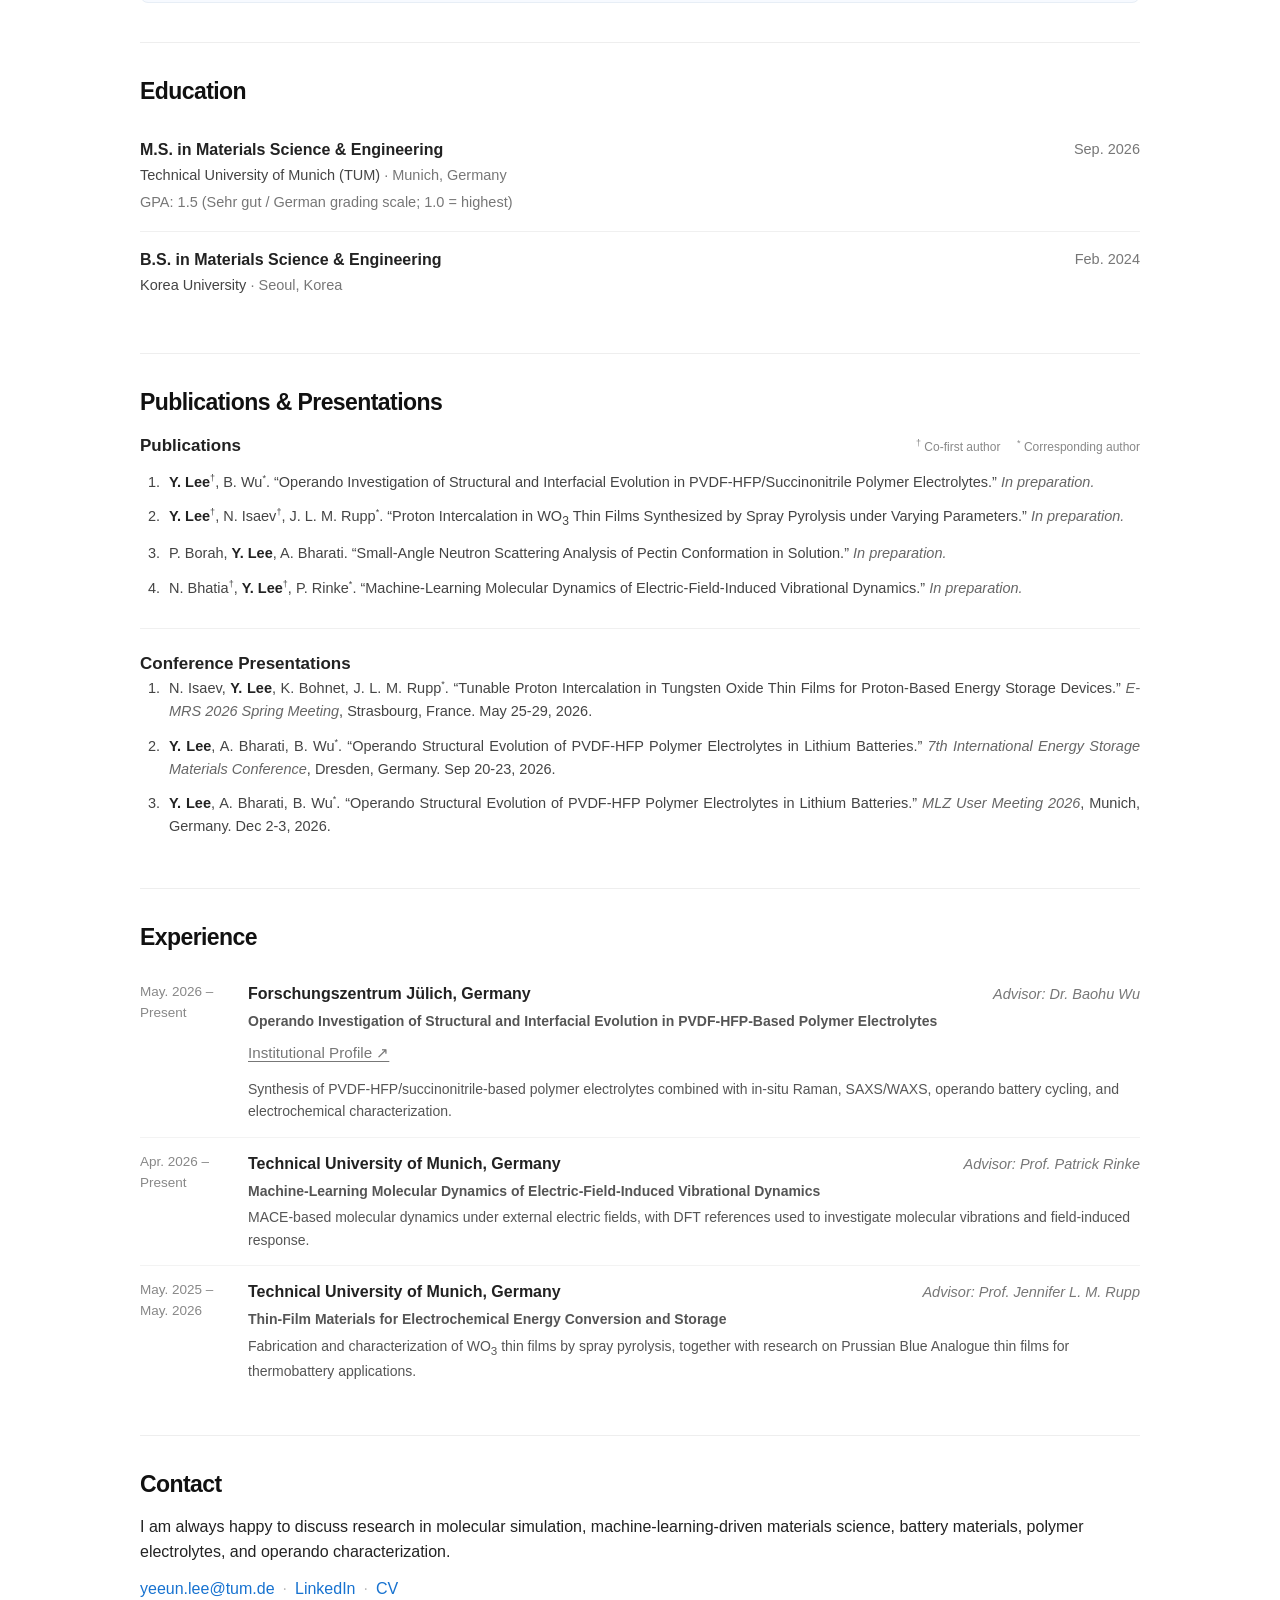
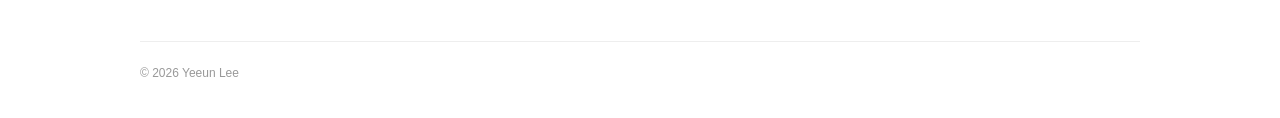
==== commit 3f31758d: "Correct MLZ User Meeting 2026 venue to Munich" ====
--- a/index.html
+++ b/index.html
@@ -406,7 +406,7 @@
         <strong>Y. Lee</strong>, A. Bharati, B. Wu<sup>*</sup>.
         “Operando Structural Evolution of PVDF-HFP Polymer Electrolytes in Lithium Batteries.”
         <em>MLZ User Meeting 2026</em>,
-        Garching, Germany. Dec 2-3, 2026.
+        Munich, Germany. Dec 2-3, 2026.
       </li>
       
     </ol>
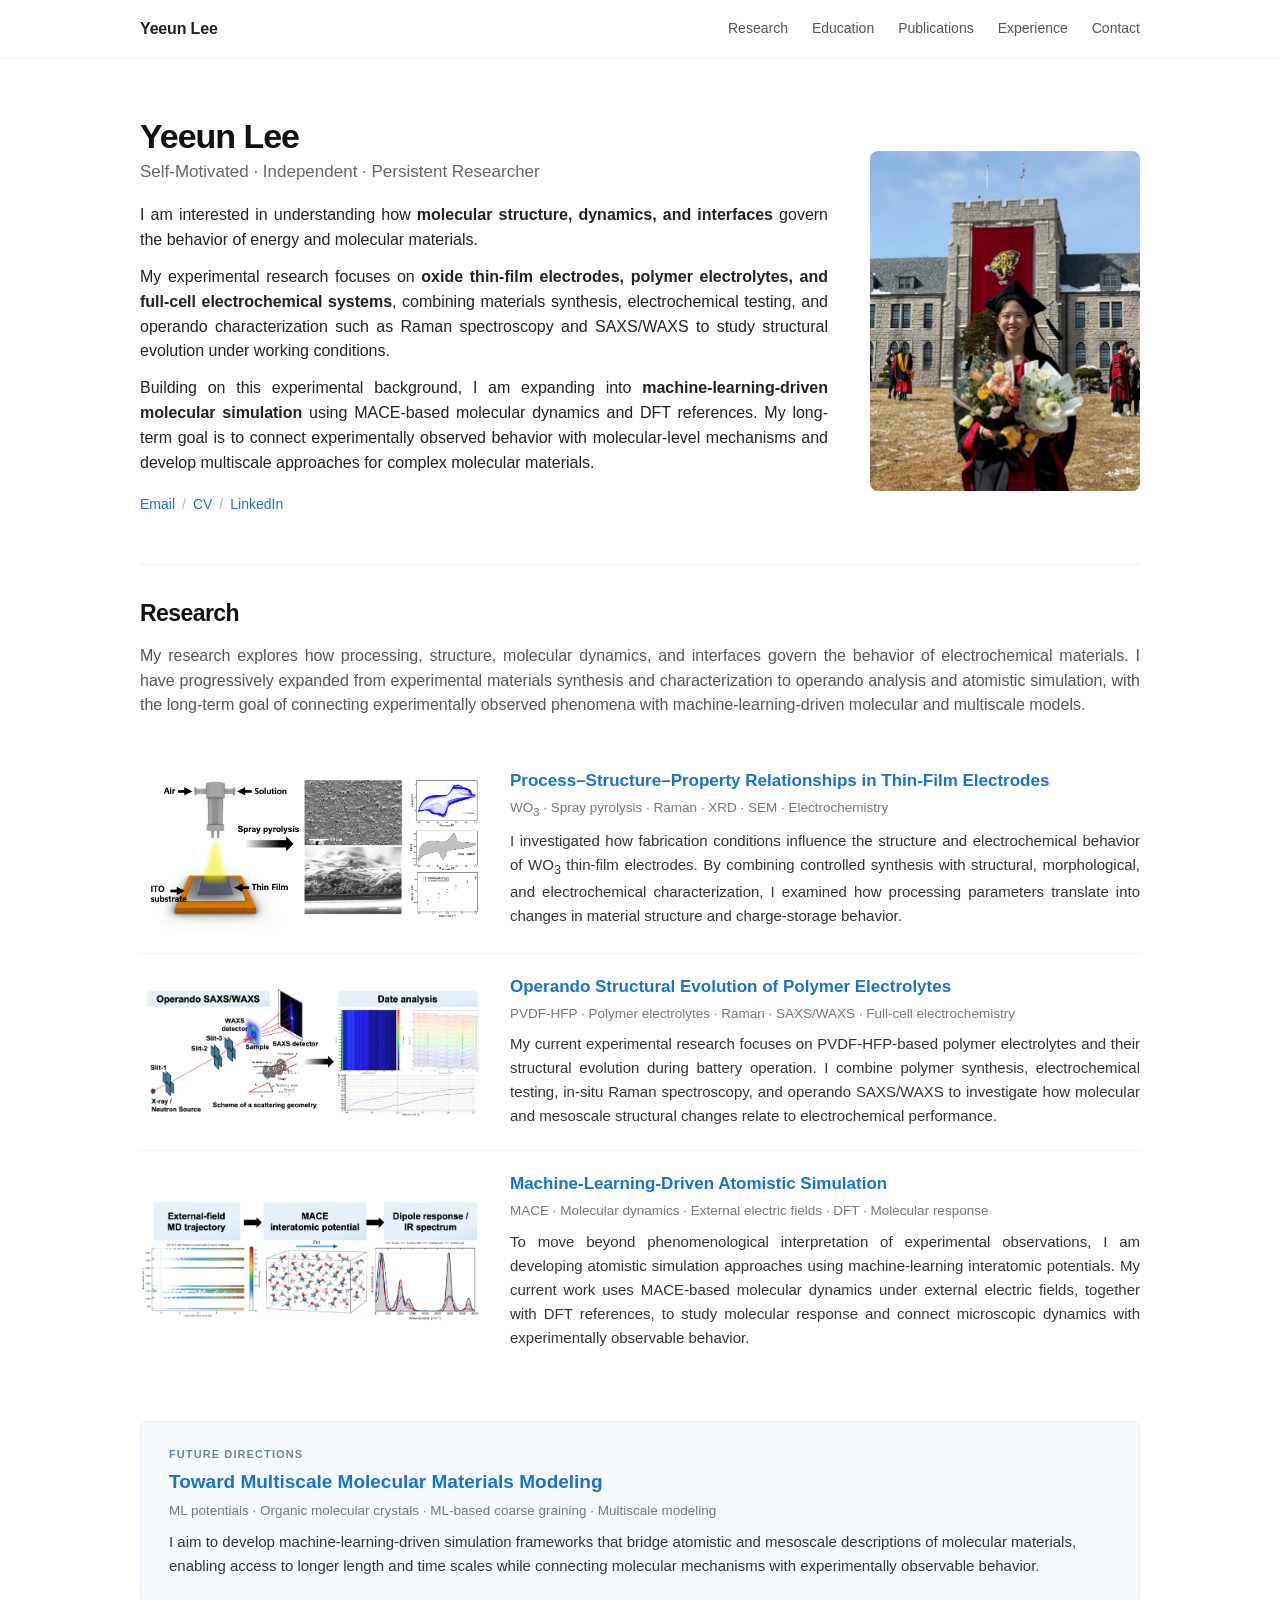
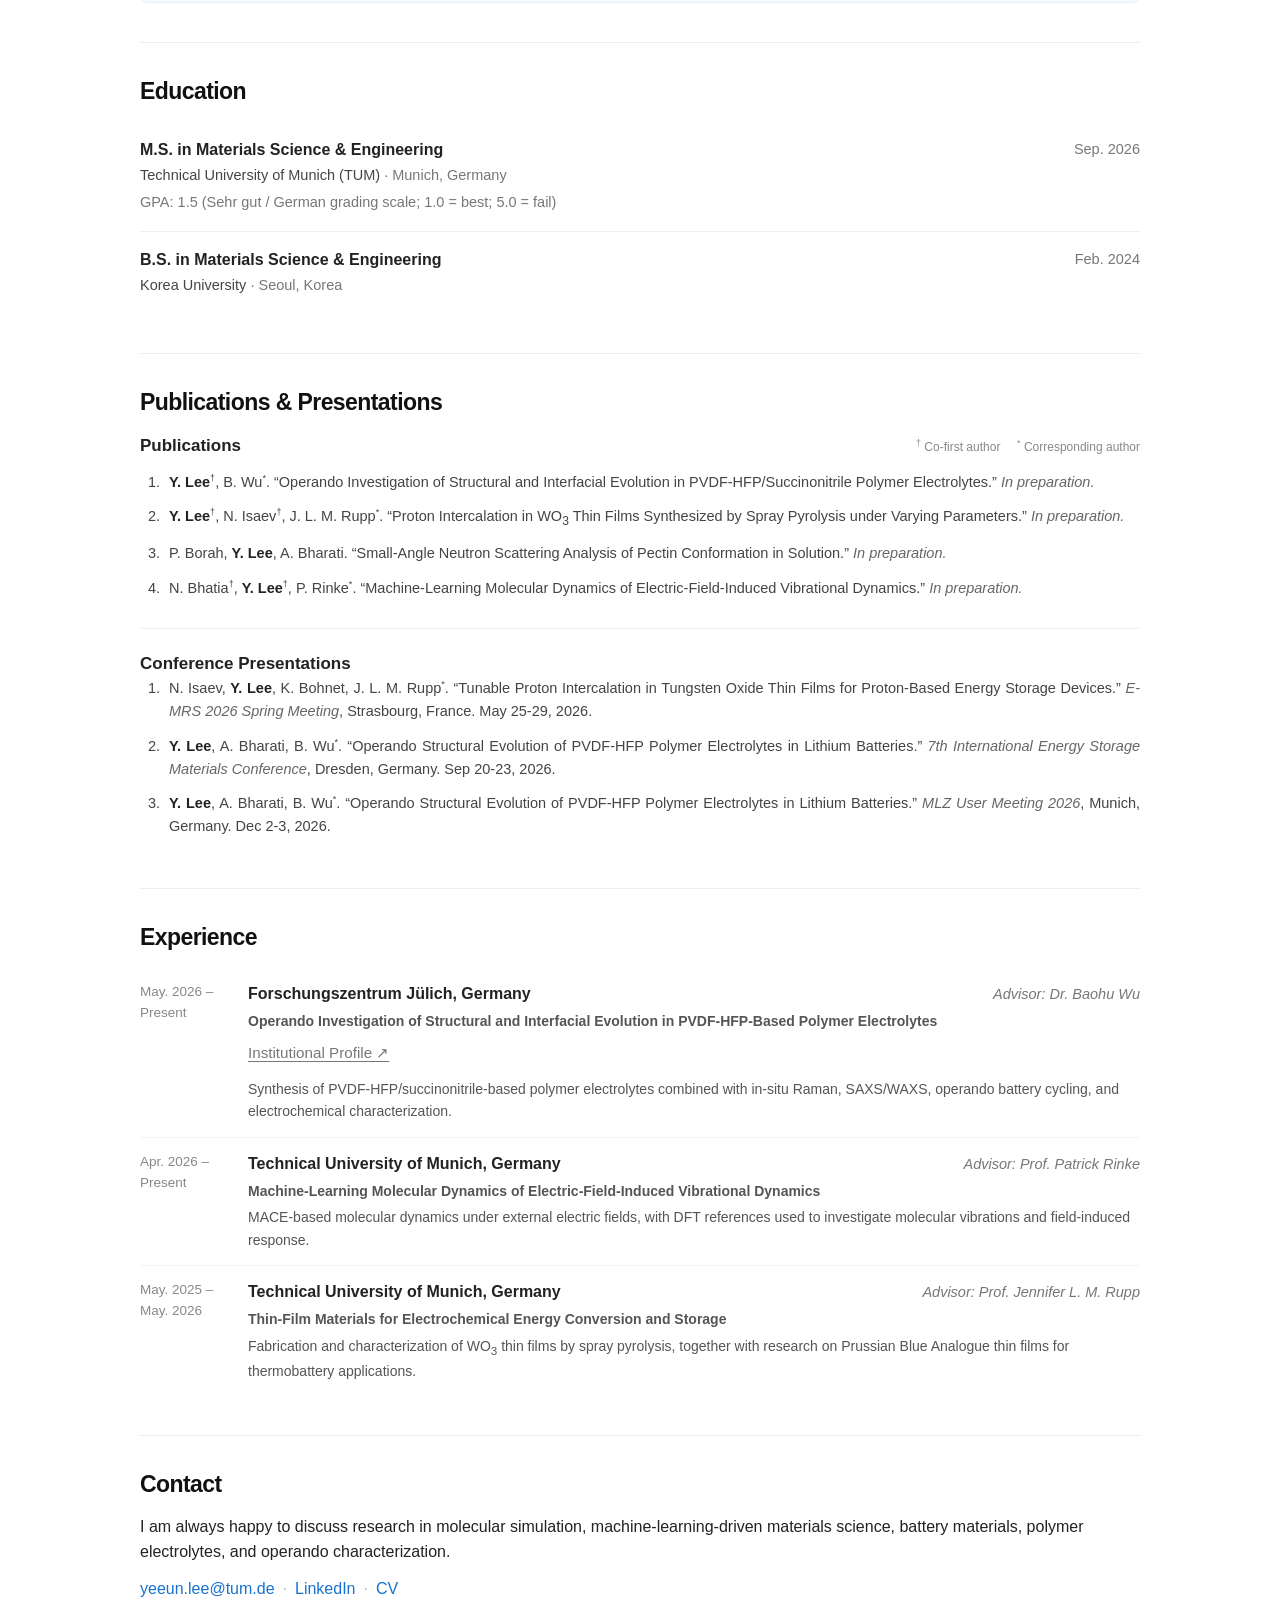
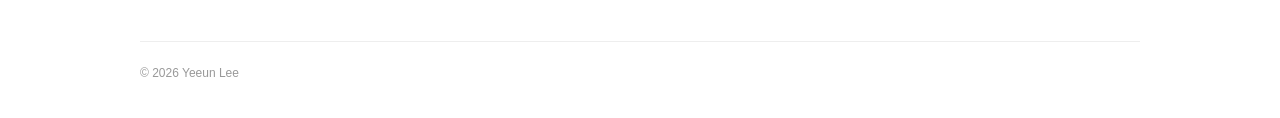
==== commit e97e62a7: "Clarify German grading scale with 5.0 = fail" ====
--- a/index.html
+++ b/index.html
@@ -276,7 +276,7 @@
         </p>
 
         <p class="education-detail">
-          GPA: 1.5 (Sehr gut / German grading scale; 1.0 = highest)
+          GPA: 1.5 (Sehr gut / German grading scale; 1.0 = best; 5.0 = fail)
         </p>
 
       </div>
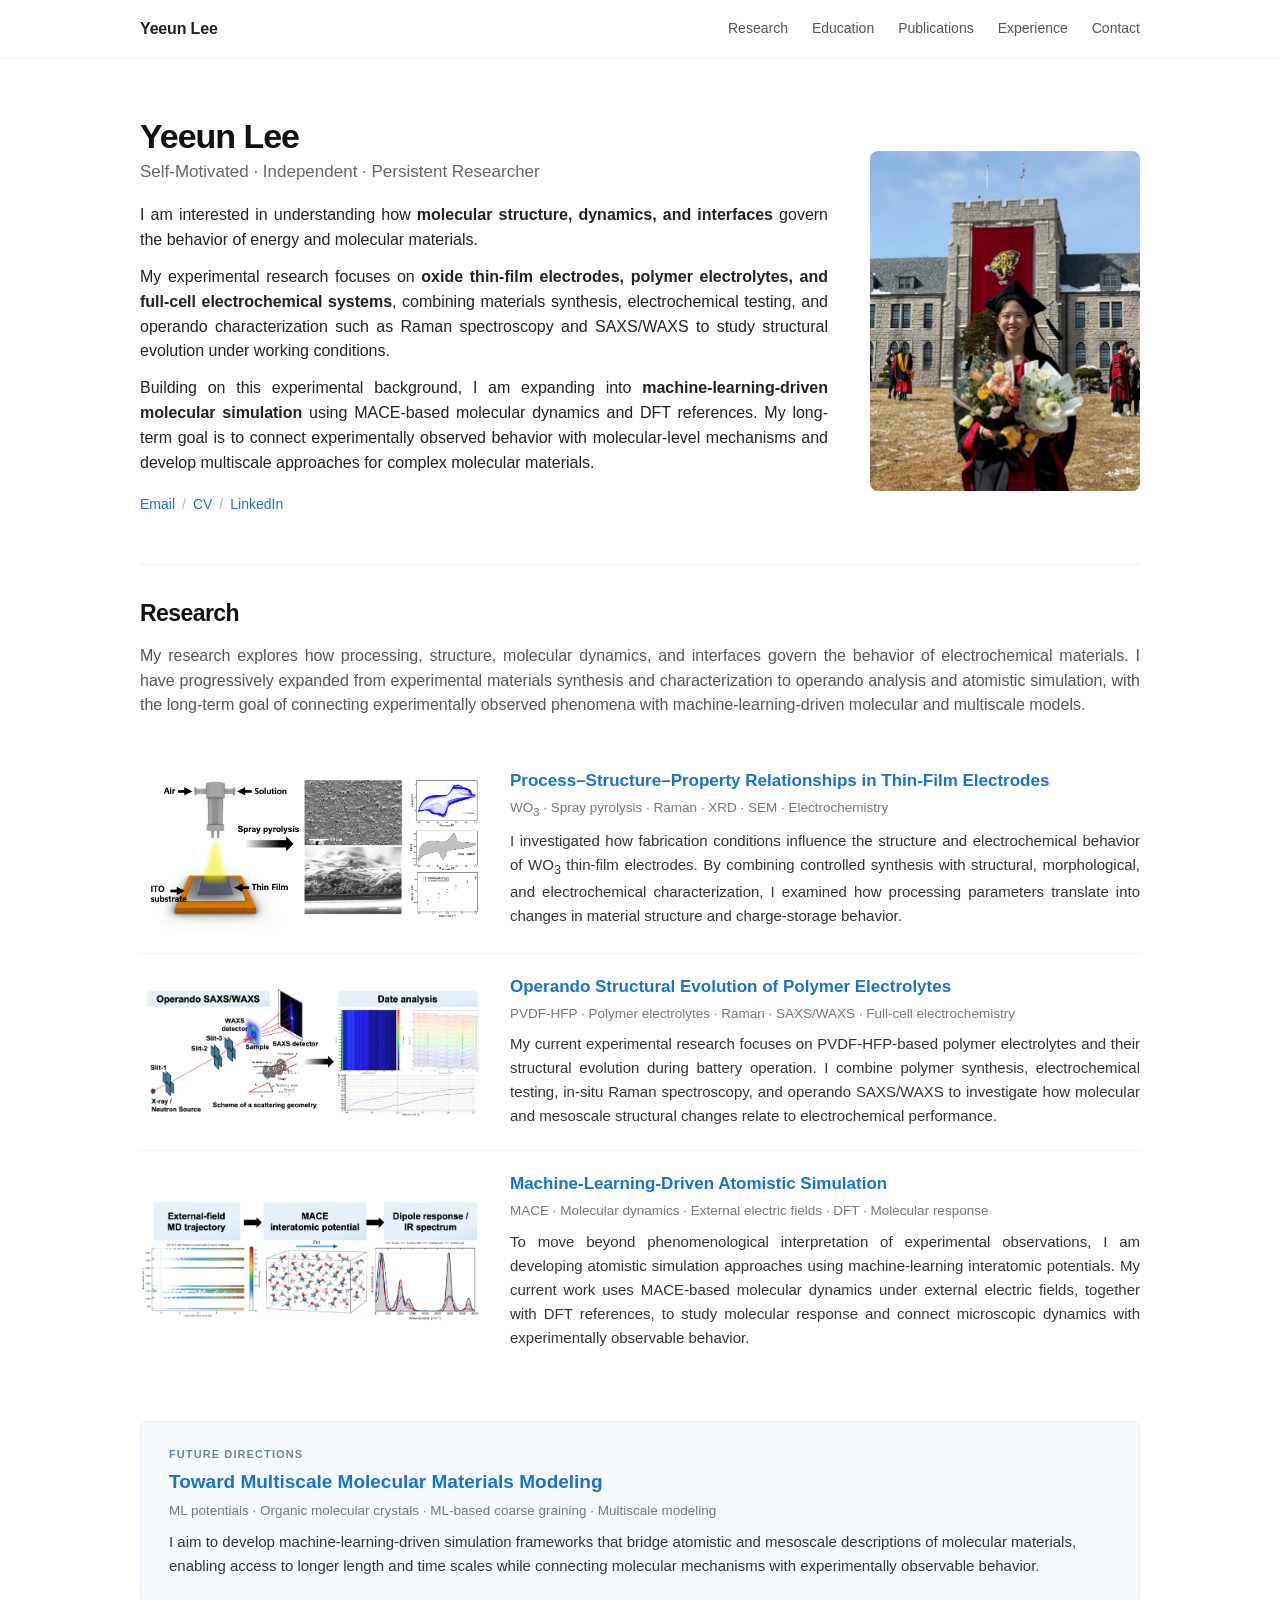
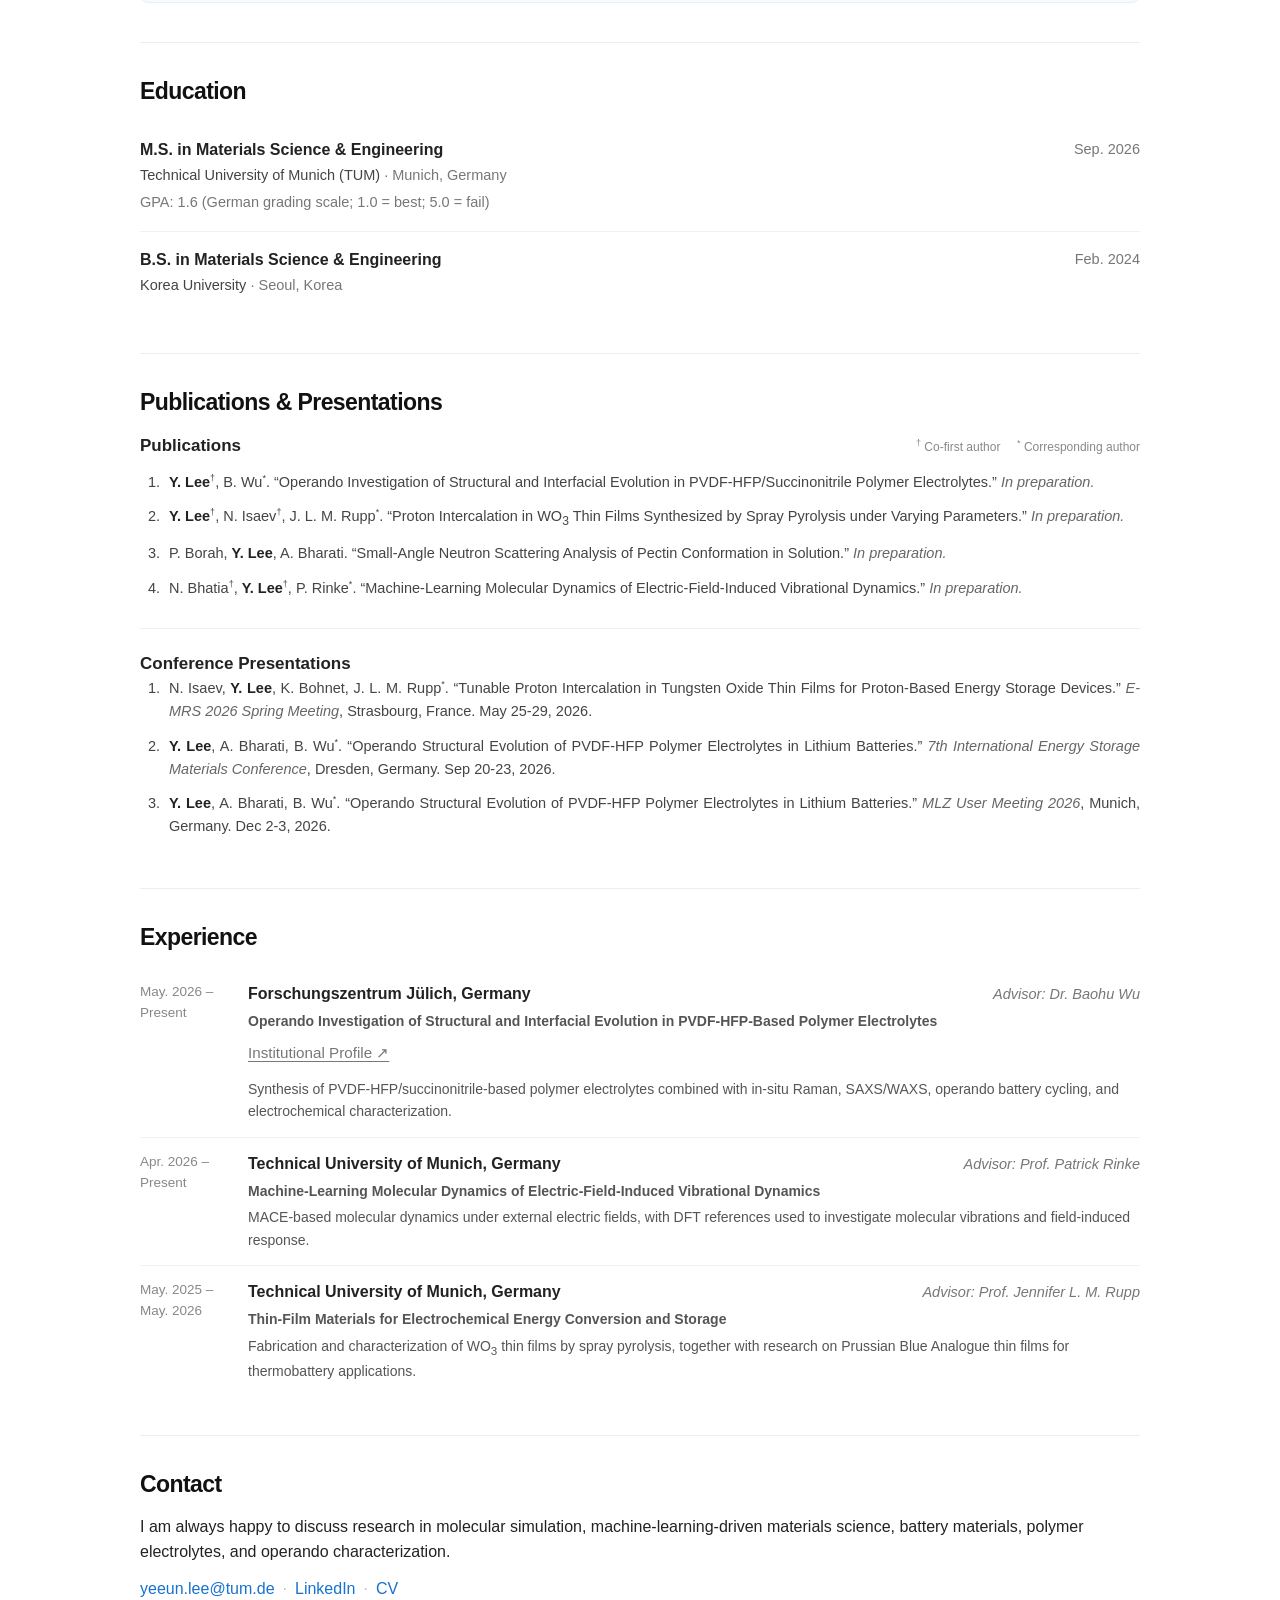
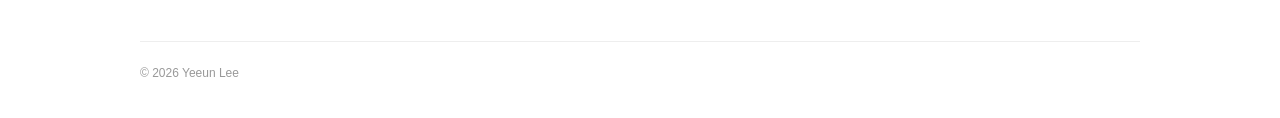
==== commit 54b48f85: "Update GPA to 1.6 and remove Sehr gut label" ====
--- a/index.html
+++ b/index.html
@@ -276,7 +276,7 @@
         </p>
 
         <p class="education-detail">
-          GPA: 1.5 (Sehr gut / German grading scale; 1.0 = best; 5.0 = fail)
+          GPA: 1.6 (German grading scale; 1.0 = best; 5.0 = fail)
         </p>
 
       </div>
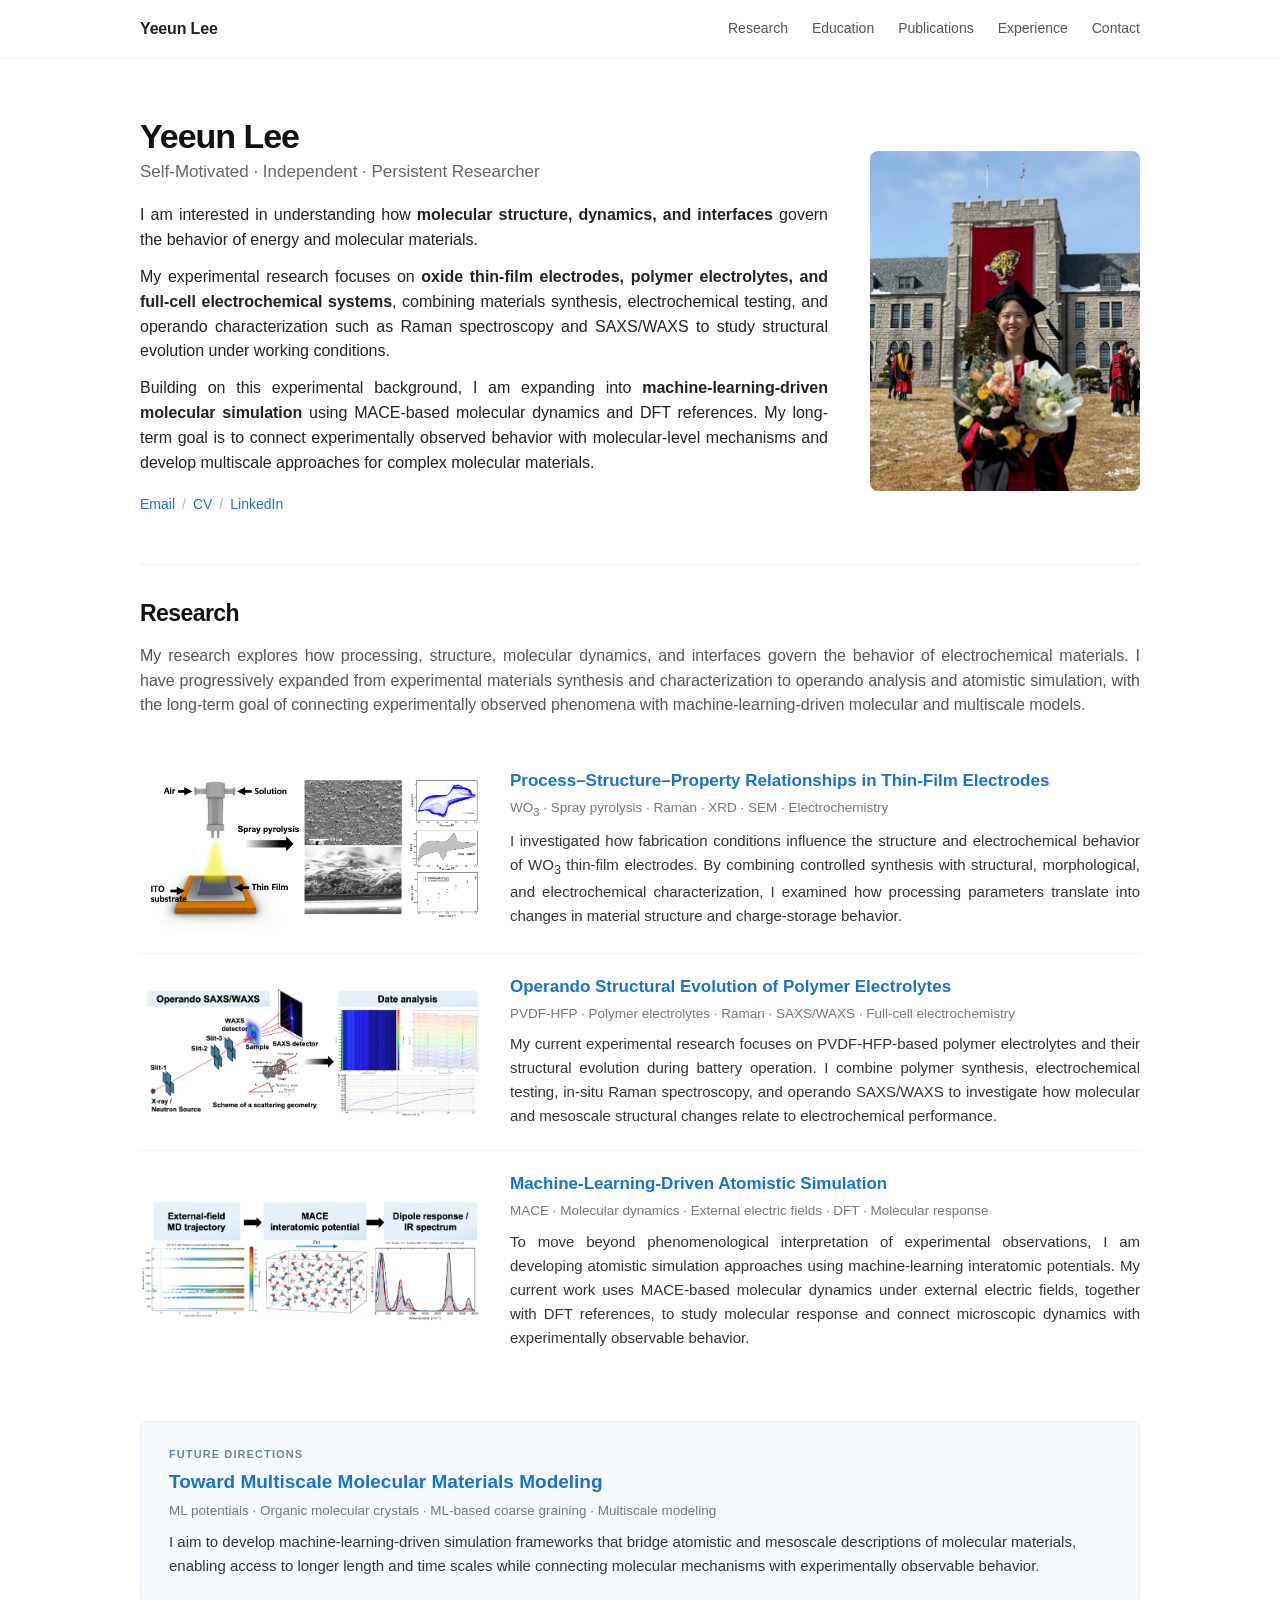
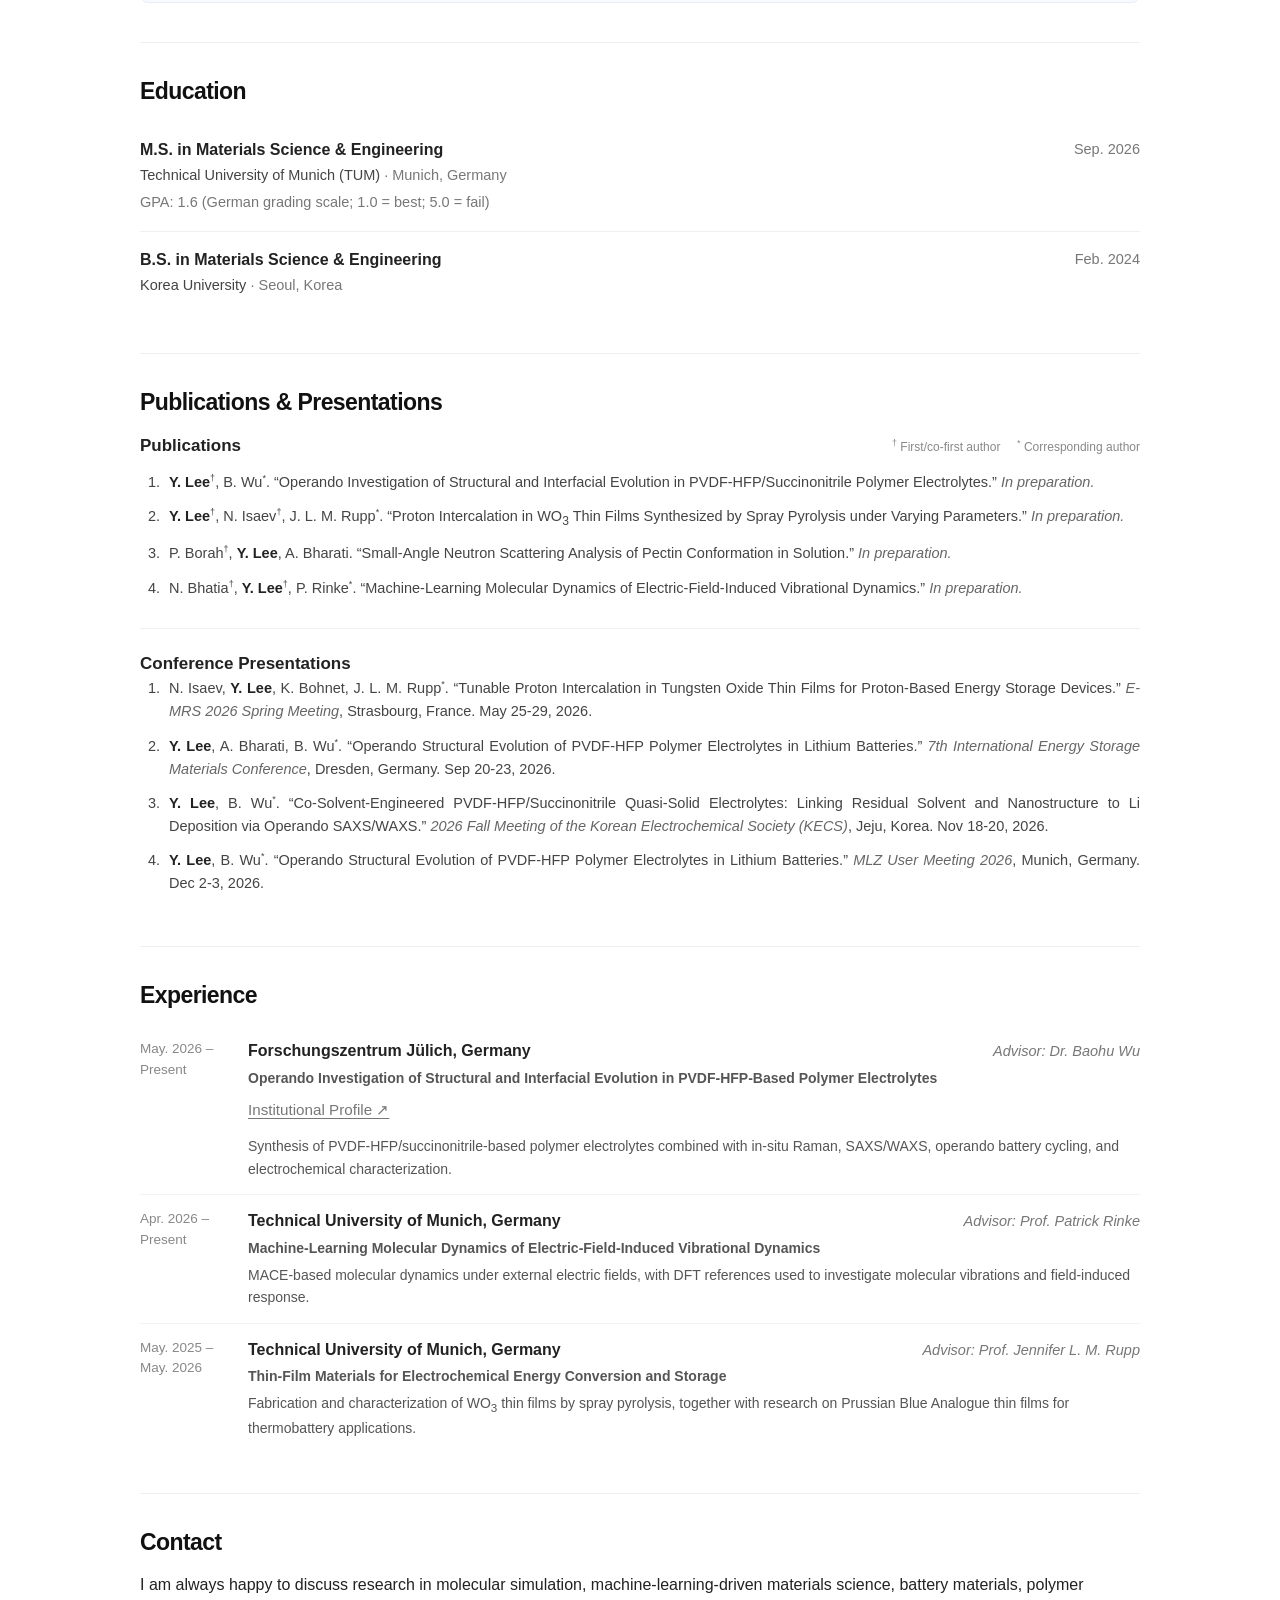
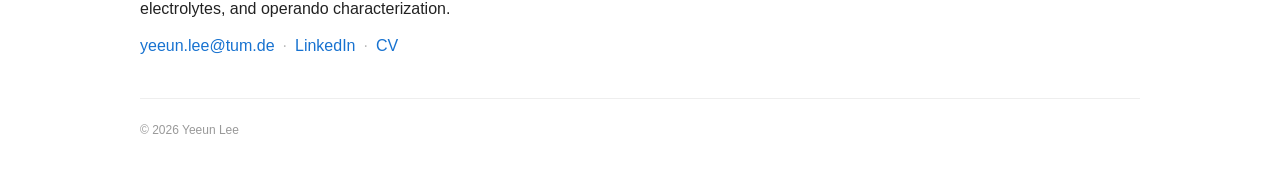
==== commit 94463331: "Update conference presentations, author markers, and CV Add the KECS 2026 Fall Meeting presentation;" ====
--- a/index.html
+++ b/index.html
@@ -333,7 +333,7 @@
   </h3>
 
   <p class="author-note">
-    <sup>†</sup> Co-first author
+    <sup>†</sup> First/co-first author
     &nbsp;&nbsp;&nbsp;
     <sup>*</sup> Corresponding author
   </p>
@@ -358,7 +358,7 @@
       </li>
 
       <li>
-        P. Borah, <strong>Y. Lee</strong>, A. Bharati.
+        P. Borah<sup>†</sup>, <strong>Y. Lee</strong>, A. Bharati.
         “Small-Angle Neutron Scattering Analysis of Pectin Conformation
         in Solution.”
         <em>In preparation.</em>
@@ -403,7 +403,14 @@
       </li>
       
       <li>
-        <strong>Y. Lee</strong>, A. Bharati, B. Wu<sup>*</sup>.
+        <strong>Y. Lee</strong>, B. Wu<sup>*</sup>.
+        “Co-Solvent-Engineered PVDF-HFP/Succinonitrile Quasi-Solid Electrolytes: Linking Residual Solvent and Nanostructure to Li Deposition via Operando SAXS/WAXS.”
+        <em>2026 Fall Meeting of the Korean Electrochemical Society (KECS)</em>,
+        Jeju, Korea. Nov 18-20, 2026.
+      </li>
+
+      <li>
+        <strong>Y. Lee</strong>, B. Wu<sup>*</sup>.
         “Operando Structural Evolution of PVDF-HFP Polymer Electrolytes in Lithium Batteries.”
         <em>MLZ User Meeting 2026</em>,
         Munich, Germany. Dec 2-3, 2026.
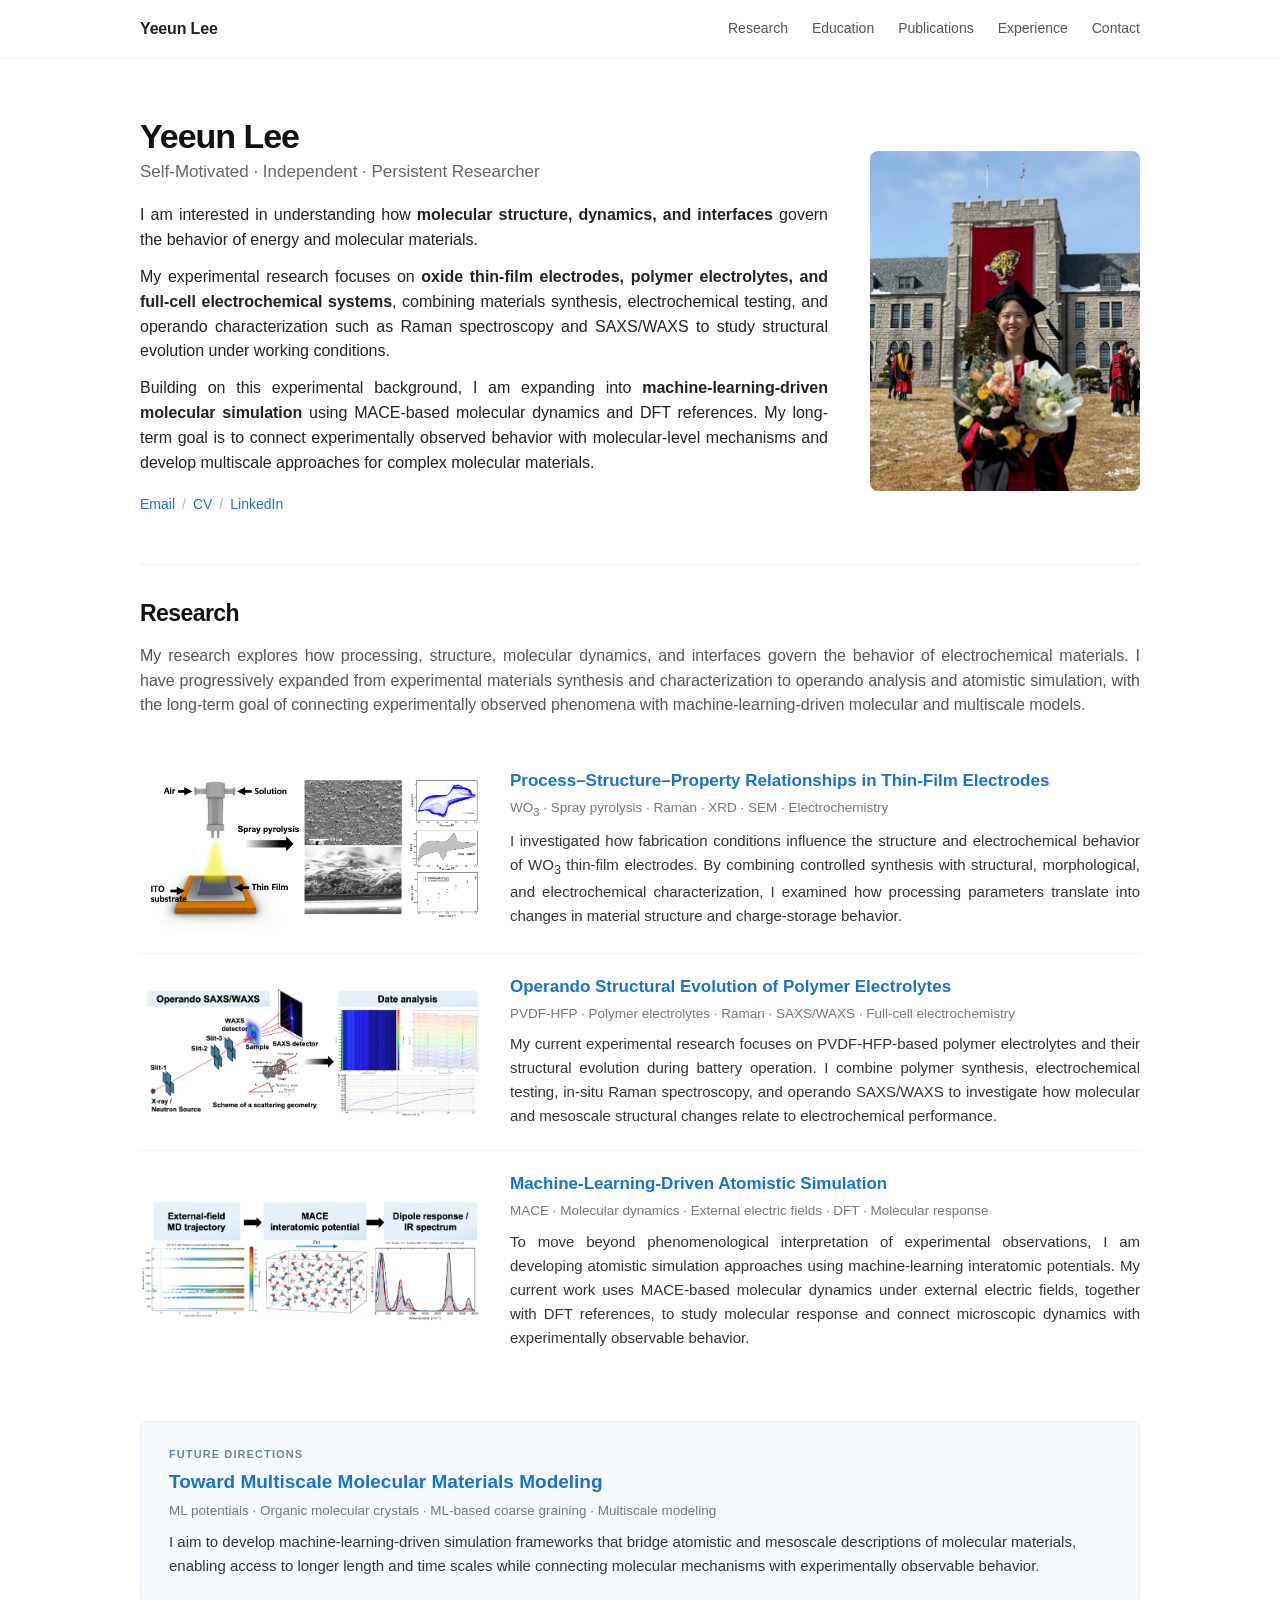
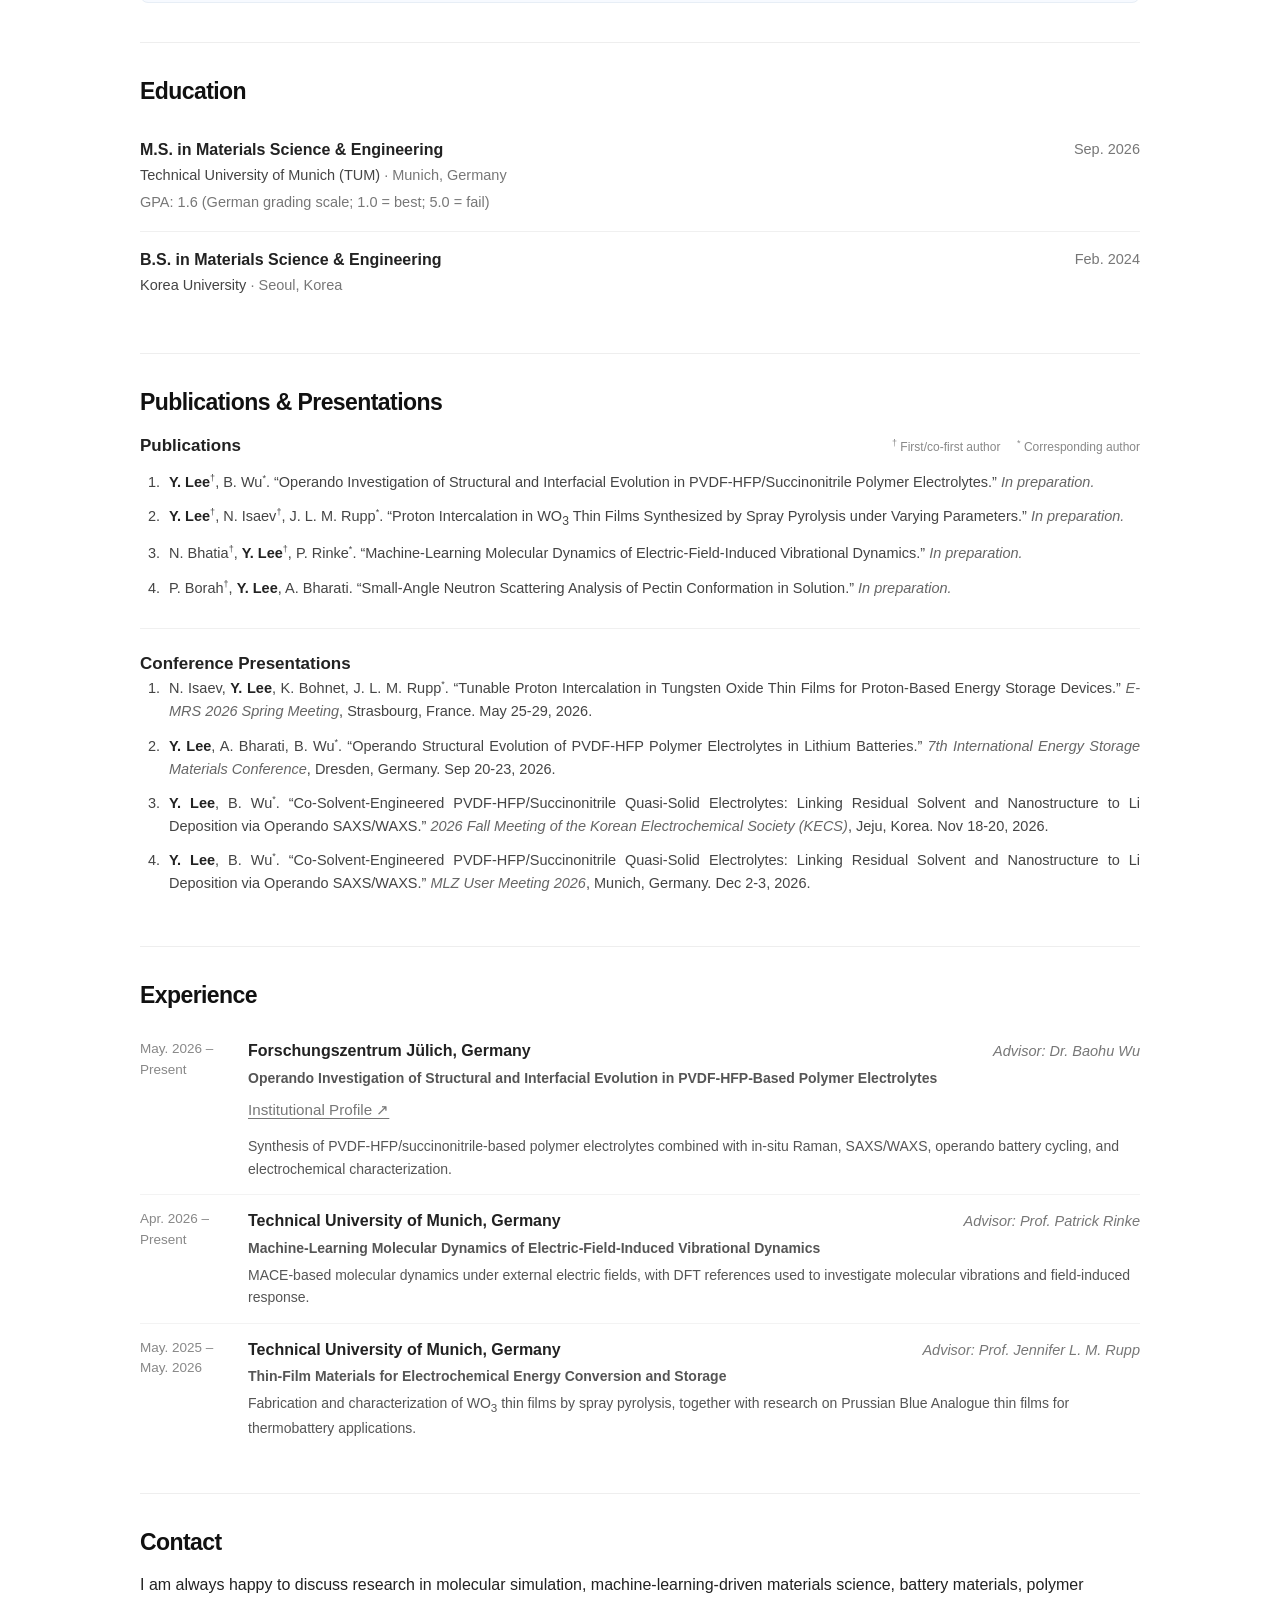
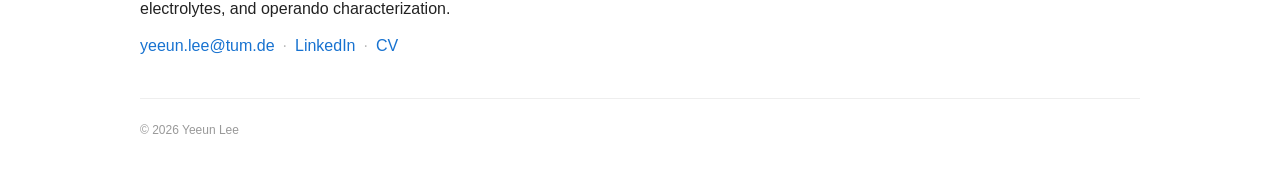
==== commit f0f9fca0: "Align MLZ poster title and reorder publications Use the KECS poster title for MLZ User Meeting 2026." ====
--- a/index.html
+++ b/index.html
@@ -358,13 +358,6 @@
       </li>
 
       <li>
-        P. Borah<sup>†</sup>, <strong>Y. Lee</strong>, A. Bharati.
-        “Small-Angle Neutron Scattering Analysis of Pectin Conformation
-        in Solution.”
-        <em>In preparation.</em>
-      </li>
-
-      <li>
         N. Bhatia<sup>†</sup>, <strong>Y. Lee</strong><sup>†</sup>,
         P. Rinke<sup>*</sup>.
         “Machine-Learning Molecular Dynamics of Electric-Field-Induced
@@ -372,6 +365,13 @@
         <em>In preparation.</em>
       </li>
 
+      <li>
+        P. Borah<sup>†</sup>, <strong>Y. Lee</strong>, A. Bharati.
+        “Small-Angle Neutron Scattering Analysis of Pectin Conformation
+        in Solution.”
+        <em>In preparation.</em>
+      </li>
+
     </ol>
 
 
@@ -411,7 +411,7 @@
 
       <li>
         <strong>Y. Lee</strong>, B. Wu<sup>*</sup>.
-        “Operando Structural Evolution of PVDF-HFP Polymer Electrolytes in Lithium Batteries.”
+        “Co-Solvent-Engineered PVDF-HFP/Succinonitrile Quasi-Solid Electrolytes: Linking Residual Solvent and Nanostructure to Li Deposition via Operando SAXS/WAXS.”
         <em>MLZ User Meeting 2026</em>,
         Munich, Germany. Dec 2-3, 2026.
       </li>
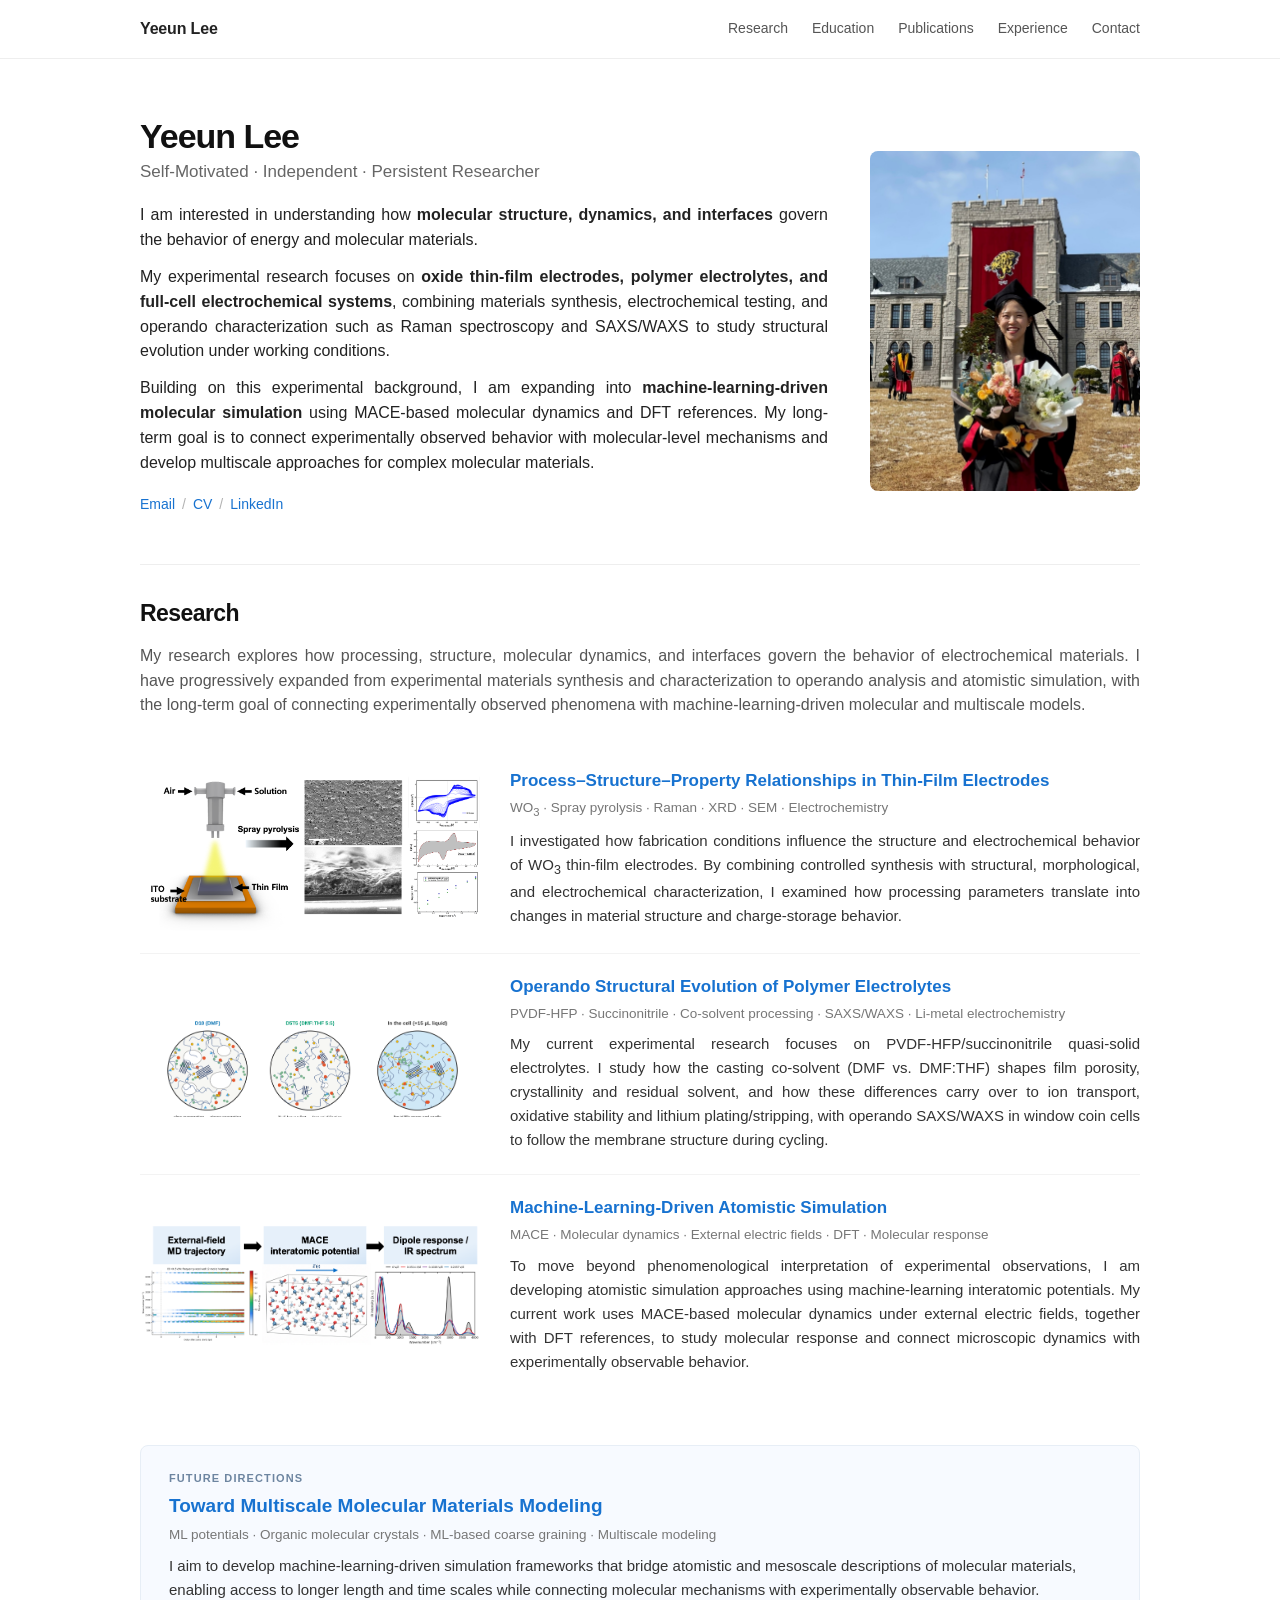
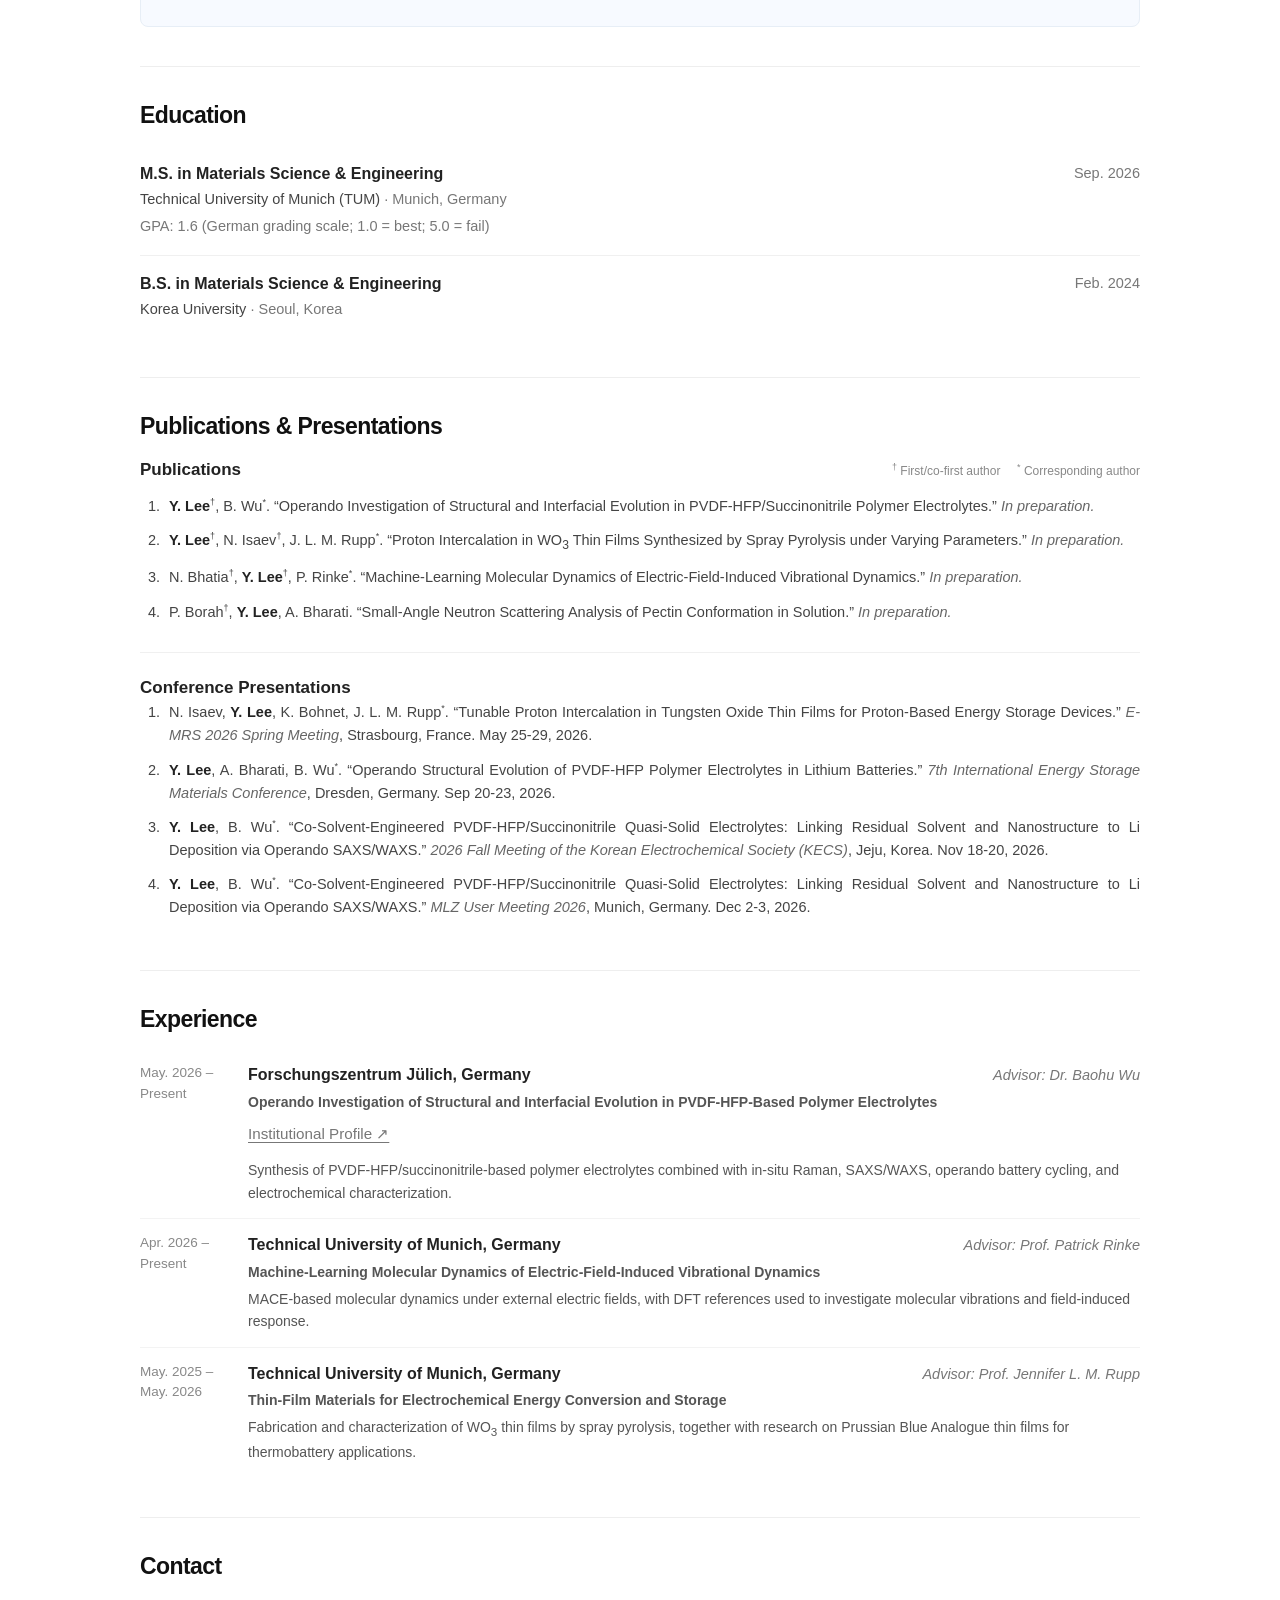
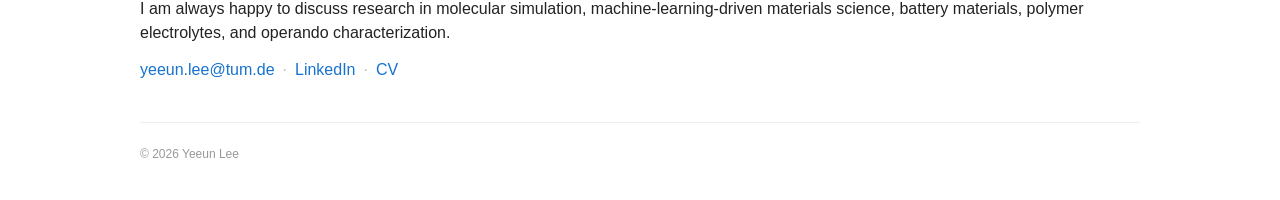
==== commit cfaedffc: "Update polymer research page with co-solvent results and schematic" ====
--- a/index.html
+++ b/index.html
@@ -151,7 +151,7 @@
   <div class="research-figure">
     <a href="research-polymer.html">
       <img
-        src="images/research-polymer1.png"
+        src="images/research-polymer2.png"
         alt="Polymer electrolyte operando research overview"
       >
     </a>
@@ -166,15 +166,16 @@
     </h3>
 
     <p class="research-meta">
-      PVDF-HFP · Polymer electrolytes · Raman · SAXS/WAXS · Full-cell electrochemistry
+      PVDF-HFP · Succinonitrile · Co-solvent processing · SAXS/WAXS · Li-metal electrochemistry
     </p>
 
     <p>
-      My current experimental research focuses on PVDF-HFP-based polymer
-      electrolytes and their structural evolution during battery operation.
-      I combine polymer synthesis, electrochemical testing, in-situ Raman
-      spectroscopy, and operando SAXS/WAXS to investigate how molecular
-      and mesoscale structural changes relate to electrochemical performance.
+      My current experimental research focuses on PVDF-HFP/succinonitrile
+      quasi-solid electrolytes. I study how the casting co-solvent (DMF vs.
+      DMF:THF) shapes film porosity, crystallinity and residual solvent, and
+      how these differences carry over to ion transport, oxidative stability
+      and lithium plating/stripping, with operando SAXS/WAXS in window coin
+      cells to follow the membrane structure during cycling.
     </p>
 
   </div>
--- a/style.css
+++ b/style.css
@@ -1504,3 +1504,66 @@
   stroke-linecap: round;
   stroke-linejoin: round;
 }
+
+
+/* =========================================
+   POLYMER PAGE — KEY RESULTS
+========================================= */
+
+.results-section h2 {
+  margin-bottom: 22px;
+}
+
+.results-grid {
+  display: grid;
+  grid-template-columns: repeat(2, minmax(0, 1fr));
+  gap: 34px 30px;
+}
+
+.result-card {
+  margin: 0;
+}
+
+.result-card.result-wide {
+  grid-column: 1 / -1;
+}
+
+.result-card img {
+  display: block;
+  width: 100%;
+  height: auto;
+}
+
+.result-card.result-narrow img {
+  max-width: 520px !important;
+}
+
+.result-card.result-wide img {
+  max-width: 900px;
+  margin: 0 auto;
+}
+
+.result-card figcaption {
+  max-width: 900px;
+  margin: 12px auto 0;
+}
+
+.result-card h3 {
+  margin-bottom: 4px;
+  color: #111111;
+  font-size: 16px;
+  line-height: 1.35;
+}
+
+.result-card p {
+  color: #555555;
+  font-size: 14px;
+  line-height: 1.6;
+}
+
+@media (max-width: 760px) {
+  .results-grid {
+    grid-template-columns: 1fr;
+    gap: 28px;
+  }
+}
